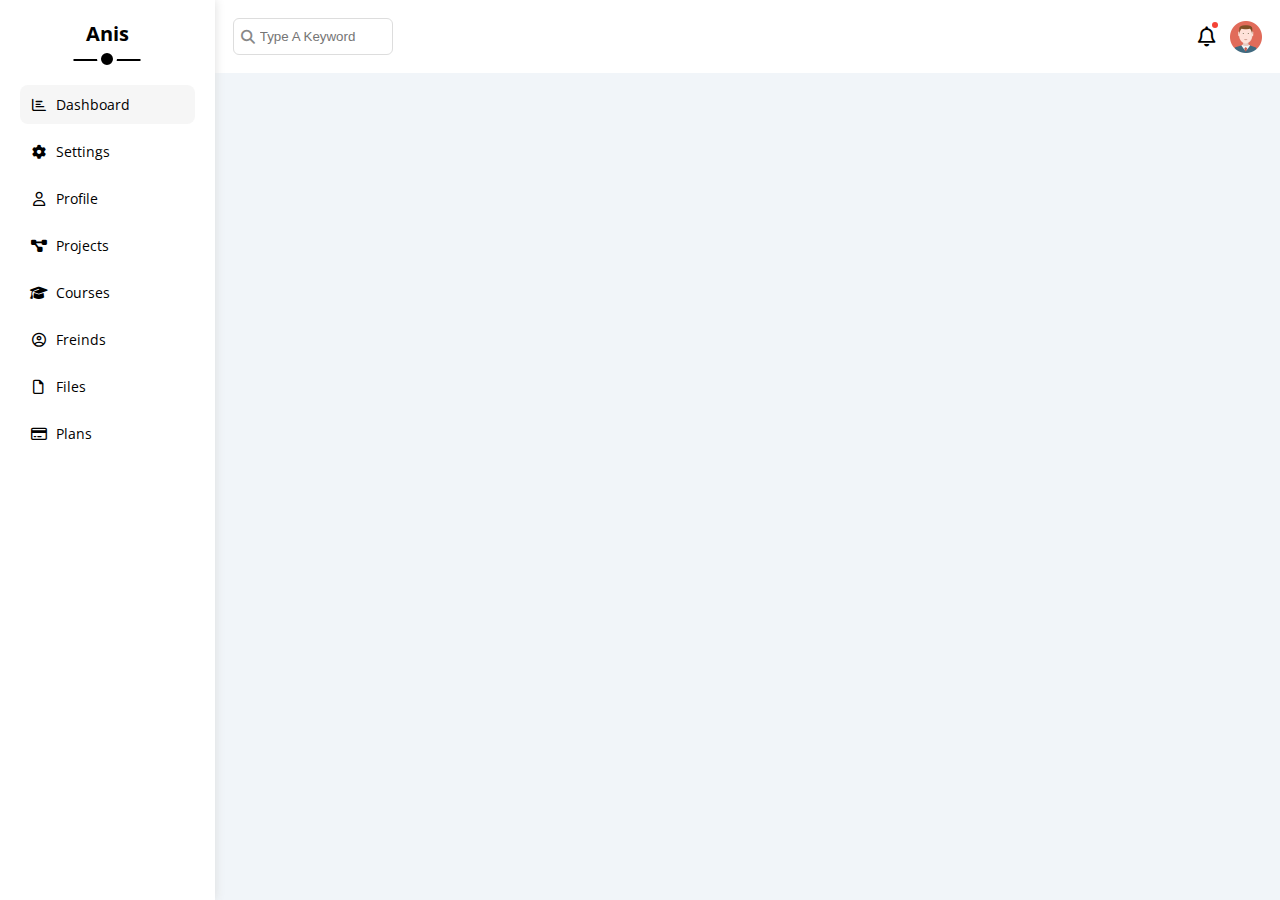
==== index.html @ e9f00e0d "added header and side-bar and make a small framework to help build" ====
<!DOCTYPE html>
<html lang="en">
<head>
    <meta charset="UTF-8">
    <meta http-equiv="X-UA-Compatible" content="IE=edge">
    <meta name="viewport" content="width=device-width, initial-scale=1.0">
    <!-- Style links -->
    <link rel="stylesheet" href="css/style.css">
    <link rel="stylesheet" href="css/framework.css">
    <!-- Font awsome library -->
    <link rel="stylesheet" href="css/all.min.css">
    <!-- Google font -->
    <link rel="preconnect" href="https://fonts.googleapis.com" />
    <link rel="preconnect" href="https://fonts.gstatic.com" crossorigin />
    <link href="https://fonts.googleapis.com/css2?family=Open+Sans:wght@300;500&display=swap" rel="stylesheet" />
    <title>Dashboard | Anis</title>
</head>
<body>
    <div class="main d-flex">
        <div class="side-bar bg-white pd-20">
            <h3 class="pos-r mg-auto">Anis</h3>
            <ul>
                <li><a href="#" class="active"><i class="fa-regular fa-chart-bar fa-fw"></i>Dashboard</a></li>
                <li><a href="#"><i class="fa-solid fa-gear fa-fw"></i>Settings</a></li>
                <li><a href="#"><i class="fa-regular fa-user fa-fw"></i>Profile</a></li>
                <li><a href="#"><i class="fa-solid fa-diagram-project fa-fw"></i>Projects</a></li>
                <li><a href="#"><i class="fa-solid fa-graduation-cap fa-fw"></i>Courses</a></li>
                <li><a href="#"><i class="fa-regular fa-circle-user fa-fw"></i>Freinds</a></li>
                <li><a href="#"><i class="fa-regular fa-file fa-fw"></i>Files</a></li>
                <li><a href="#"><i class="fa-regular fa-credit-card fa-fw"></i>Plans</a></li>
            </ul>
        </div>
        <div class="content">
            <header class="d-flex-space pd-18 bg-white">
                <div class="search-bar pos-r">
                    <input type="search" placeholder="Type A Keyword">
                </div>
                <div class="options d-flex-center">
                    <span class="pos-r"><i class="fa-regular fa-bell fa-lg"></i></span>
                    <img src="imgs/avatar.png" alt="">
                </div>
            </header>
            <main></main>
        </div>
    </div>
</body>
</html>
---- css/style.css ----
:root {
    --blue-color: #0075ff;
    --blue-alt-color: #0d69d5;
    --orange-color: #f59e0b;
    --green-color: #22c55e;
    --red-color: #f44336;
    --grey-color: #888;
}
* {
    box-sizing: border-box;
    -webkit-box-sizing: border-box;
    margin: 0;
    padding: 0;
}
body {
    font-family: "Open Sans", sans-serif;
    margin: 0;
}
input {
    outline: none;
}
.main {
    background-color: #f1f5f9;
    min-height: 100vh;
}
/* sidebar style */
.side-bar {
    width: 250px;
    box-shadow: 0 0 10px #ddd;
    z-index: 1;
}
.side-bar > h3 {
    font-size: 20px;
    width: fit-content;
}
.side-bar > h3::before {
    content: '';
    position: absolute;
    width: calc(100% + 24px);
    height: 2px;
    background-color: black;
    left: 50%;
    transform: translateX(-50%);
    bottom: -14px;
}
.side-bar > h3::after {
    content: '';
    position: absolute;
    width: 12px;
    height: 12px;
    background-color: black;
    border: 4px solid white;
    border-radius: 50%;
    left: 50%;
    transform: translateX(-50%);
    bottom: -22px;
}
.side-bar ul {
    margin-top: 38px;
}
.side-bar li a {
    padding: 10px;
    display: block;
    transition: .3s;
    border-radius: 8px;
    font-size: 14px;
    margin-bottom: 8px;
}
.side-bar li i{
    margin-right: 8px;
}
.side-bar ul li a:hover, .side-bar ul li a.active {
    background-color: #f6f6f6;
}
/* END sidebar style */
.content {
    width: 100%;
}
/* Start header style */
header .options img {
    width: 32px;
    height: 32px;
    margin-left: 14px;
}
header .search-bar::after {
    font-family: 'Font Awesome 6 Free';
    position: absolute;
    content: "\f002";
    font-weight: 900;
    color: var(--grey-color);
    left: 8px;
    top: 50%;
    transform: translateY(-50%);
    font-size: 14px;
}
header .search-bar input {
    border: 1px solid #ddd;
    padding: 10px;
    border-radius: 6px;
    width: 160px;
    transition: width 0.3s;
    padding-left: 26px;
}
header .search-bar input:focus {
    width: 200px;
}
header .options span::after {
    content: "";
    position: absolute;
    top: -4px;
    right: -2px;
    width: 6px;
    height: 6px;
    border-radius: 50%;
    background-color: var(--red-color);
}
header .options:hover {
    cursor: pointer;
}
/* END header style */
---- css/framework.css ----
:root {
    --blue-color: #0075ff;
    --blue-alt-color: #0d69d5;
    --orange-color: #f59e0b;
    --green-color: #22c55e;
    --red-color: #f44336;
    --grey-color: #888;
}
img {
    width: 100%;
}
/* List style */
li {
    list-style: none;
}
li a {
    color: black;
    text-decoration: none;
}
/* Margin */
.mg-auto {
    margin: auto;
}
.mg-8 {
    margin: 8px;
}
.mg-10 {
    margin: 10px;
}
.mg-12 {
    margin: 12px;
}
.mg-14 {
    margin: 14px;
}
.mg-18 {
    margin: 18px;
}
.mg-20 {
    margin: 20px;
}

.mg-r8 {
    margin-right: 8px;
}
.mg-r10 {
    margin-right: 10px;
}
.mg-r12 {
    margin-right: 12px;
}
.mg-r14 {
    margin-right: 14px;
}
.mg-r18 {
    margin-right: 18px;
}
.mg-r20 {
    margin-right: 20px;
}

.mg-l8 {
    margin-left: 8px;
}
.mg-l10 {
    margin-left: 10px;
}
.mg-l12 {
    margin-left: 12px;
}
.mg-l14 {
    margin-left: 14px;
}
.mg-l18 {
    margin-left: 18px;
}
.mg-l20 {
    margin-left: 20px;
}

.mg-t8 {
    margin-top: 8px;
}
.mg-t10 {
    margin-top: 10px;
}
.mg-t12 {
    margin-top: 12px;
}
.mg-t14 {
    margin-top: 14px;
}
.mg-t18 {
    margin-top: 18px;
}
.mg-t20 {
    margin-top: 20px;
}

.mg-b8 {
    margin-bottom: 8px;
}
.mg-b10 {
    margin-bottom: 10px;
}
.mg-b12 {
    margin-bottom: 12px;
}
.mg-b14 {
    margin-bottom: 14px;
}
.mg-b18 {
    margin-bottom: 18px;
}
.mg-b20 {
    margin-bottom: 20px;
}

/* padding */
.pd-8 {
    padding: 8px;
}
.pd-10 {
    padding: 10px;
}
.pd-12 {
    padding: 12px;
}
.pd-14 {
    padding: 14px;
}
.pd-18 {
    padding: 18px;
}
.pd-20 {
    padding: 20px;
}

.pd-r8 {
    padding-right: 8px;
}
.pd-r10 {
    padding-right: 10px;
}
.pd-r12 {
    padding-right: 12px;
}
.pd-r14 {
    padding-right: 14px;
}
.pd-r18 {
    padding-right: 18px;
}
.pd-r20 {
    padding-right: 20px;
}

.pd-l8 {
    padding-left: 8px;
}
.pd-l10 {
    padding-left: 10px;
}
.pd-l12 {
    padding-left: 12px;
}
.pd-l14 {
    padding-left: 14px;
}
.pd-l18 {
    padding-left: 18px;
}
.pd-l20 {
    padding-left: 20px;
}

.pd-t8 {
    padding-top: 8px;
}
.pd-t10 {
    padding-top: 10px;
}
.pd-t12 {
    padding-top: 12px;
}
.pd-t14 {
    padding-top: 14px;
}
.pd-t18 {
    padding-top: 18px;
}
.pd-t20 {
    padding-top: 20px;
}

.pd-b8 {
    padding-bottom: 8px;
}
.pd-b10 {
    padding-bottom: 10px;
}
.pd-b12 {
    padding-bottom: 12px;
}
.pd-b14 {
    padding-bottom: 14px;
}
.pd-b18 {
    padding-bottom: 18px;
}
.pd-b20 {
    padding-bottom: 20px;
}
/* grid */
.d-grid {
    display: grid;
    grid-template-columns: repeat(autofill , min-max(450px , 1fr));
    gap: 40px;
    margin: 20px;
}
/* flex */
.d-flex {
    display: flex;
}
.align {
    align-items: center;
}
.justify-center {
    justify-content: center;
}
.justify-space {
    justify-content: space-between;
}
.d-flex-space {
    display: flex;
    justify-content: space-between;
    align-items: center;
}
.d-flex-center {
    display: flex;
    align-items: center;
}
.gap {
    gap: 40px;
}
.gap-20 {
    gap: 20px;
}
/* Background */
.bg-white {
    background-color: white;
}
.bg-blue {
    background-color: var(--blue-color);
}
.bg-red {
    background-color: var(--red-color);
}
.bg-grey {
    background-color: var(--grey-color);
}
.bg-green {
    background-color: var(--green-color);
}
.bg-orange {
    background-color: var(--orange-color);
}
/* position */
.pos-r {
    position: relative;
}
.pos-a {
    position: absolute;
}
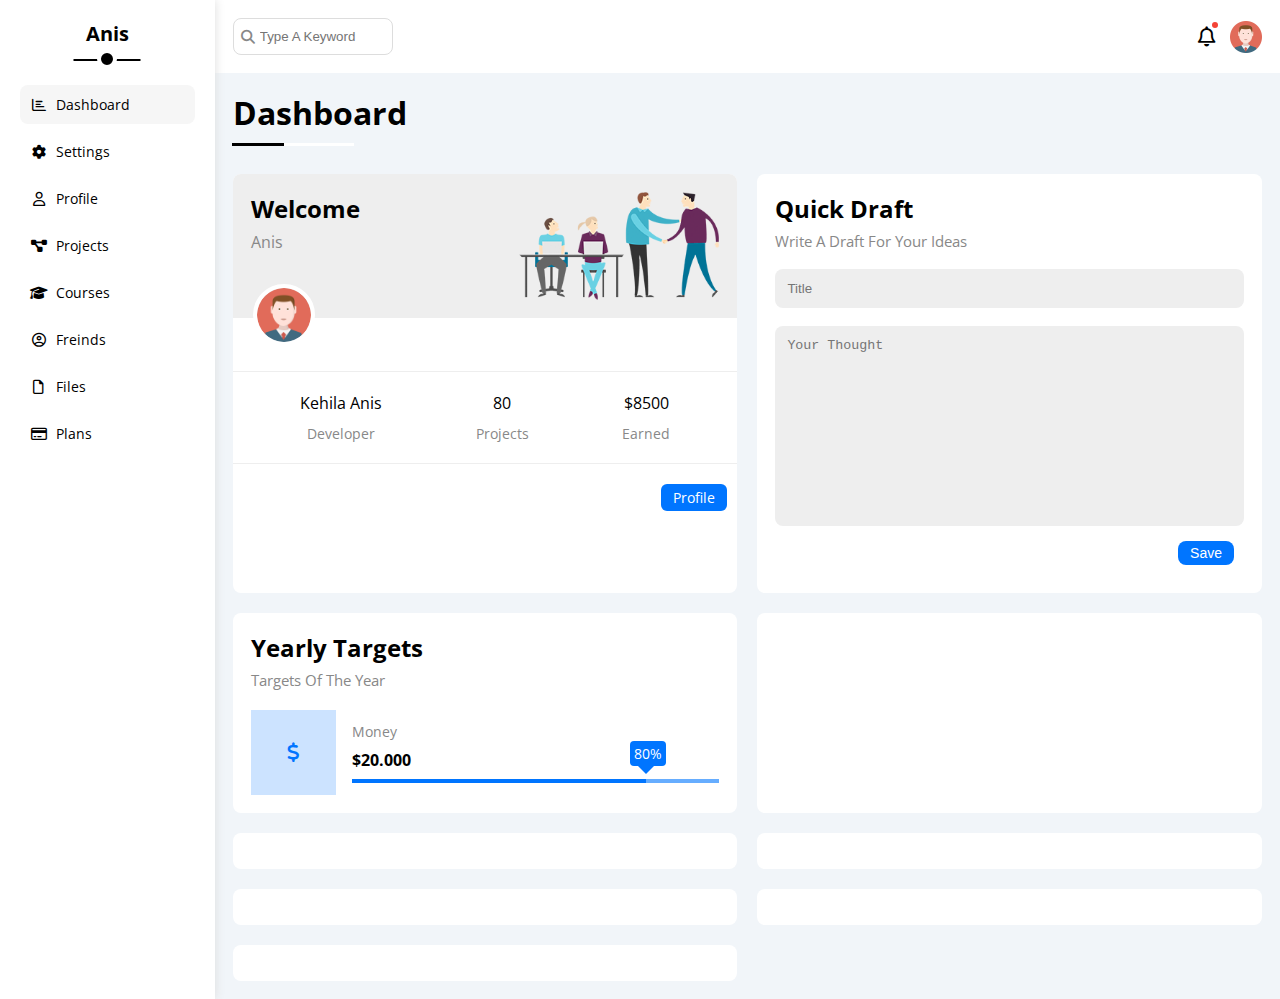
==== commit 12a24883: "adding cards to dashboard page" ====
--- a/index.html
+++ b/index.html
@@ -40,7 +40,80 @@
                     <img src="imgs/avatar.png" alt="">
                 </div>
             </header>
-            <main></main>
+            <main class="mg-18 dashboard">
+                <h1 class="pos-r mg-b8">Dashboard</h1>
+                <div class="d-grid gap-20">
+                    <div class="br-8 bg-white welcome">
+                        <div class="head d-flex-space pd-18 bg-eee">
+                            <div>
+                                <h2 class="mg-b6">Welcome</h2>
+                                <p class="c-grey">Anis</p>
+                            </div>
+                            <img src="imgs/welcome.png" alt="people-shaking-hands">
+                        </div>
+                        <img src="imgs/avatar.png" alt="" class="circle avatar">
+                        <div class="body d-flex pd-20 txt-center justify-around mg-t20 mg-b20">
+                            <div>
+                                <p>Kehila Anis</p>
+                                <span class="c-grey fs-14 mg-t10 d-block">Developer</span>
+                            </div>
+                            <div>
+                                <p>80</p>
+                                <span class="c-grey fs-14 mg-t10 d-block">Projects</span>
+                            </div>
+                            <div>
+                                <p>$8500</p>
+                                <span class="c-grey fs-14 mg-t10 d-block">Earned</span>
+                            </div>
+                        </div>
+                        <a href="/profile.html" class="bg-blue btn c-white fs-14">
+                            Profile
+                        </a>
+                    </div>
+                    <div class="br-8 bg-white pd-18 draft">
+                        <h2 class="mg-b6">Quick Draft</h2>
+                        <p class="c-grey fs-15">Write A Draft For Your Ideas</p>
+                        <form action="#">
+                            <input type="text" name="title" placeholder="Title" class="pd-12 mg-t18 mg-b18 bg-eee">
+                            <textarea name="draft-content" placeholder="Your Thought" class="bg-eee pd-12"></textarea>
+                            <input type="submit" value="Save" class="bg-blue btn c-white fs-14">
+                        </form>
+                    </div>
+                    <div class="br-8 bg-white pd-18 stats">
+                        <h2 class="mg-b6">Yearly Targets</h2>
+                        <p class="c-grey fs-15">Targets Of The Year</p>
+                        <div class="icon d-flex mg-t20">
+                            <i class="fa-solid fa-dollar-sign fa-lg c-blue pd-20"></i>
+                            <div class="bar">
+                                <p class="c-grey fs-14">Money</p>
+                                <p class="fw-b">$20.000</p>
+                                <span class="progress d-block pos-r" data-progress="80">
+                                    <span class="box fs-14 c-white pos-a bg-blue">80%</span>
+                                    <span class="money d-block"></span>
+                                </span>
+                            </div>
+                        </div>
+                    </div>
+                    <div class="br-8 bg-white pd-18">
+
+                    </div>
+                    <div class="br-8 bg-white pd-18">
+
+                    </div>
+                    <div class="br-8 bg-white pd-18">
+
+                    </div>
+                    <div class="br-8 bg-white pd-18">
+
+                    </div>
+                    <div class="br-8 bg-white pd-18">
+
+                    </div>
+                    <div class="br-8 bg-white pd-18">
+
+                    </div>
+                </div>
+            </main>
         </div>
     </div>
 </body>
--- a/css/style.css
+++ b/css/style.css
@@ -16,7 +16,7 @@
     font-family: "Open Sans", sans-serif;
     margin: 0;
 }
-input {
+input,textarea {
     outline: none;
 }
 .main {
@@ -96,13 +96,16 @@
 header .search-bar input {
     border: 1px solid #ddd;
     padding: 10px;
-    border-radius: 6px;
+    border-radius: 8px;
     width: 160px;
     transition: width 0.3s;
     padding-left: 26px;
 }
 header .search-bar input:focus {
     width: 200px;
+}
+header .search-bar input:focus::placeholder {
+    opacity: 0;
 }
 header .options span::after {
     content: "";
@@ -117,4 +120,111 @@
 header .options:hover {
     cursor: pointer;
 }
-/* END header style */+/* END header style */
+main > h1 {
+    width: fit-content;
+}
+main > h1::before {
+    content: '';
+    position: absolute;
+    bottom: -12px;
+    left: -1px;
+    width: 70%;
+    height: 3px;
+    background-color: white;
+}
+main > h1::after {
+    content: '';
+    position: absolute;
+    bottom: -12px;
+    left: -1px;
+    width: 30%;
+    height: 3px;
+    background-color: black;
+}
+/* Start Dashboard main content style */
+/* welcome card style */
+.dashboard .welcome {
+    overflow: hidden;
+}
+.dashboard .welcome .head img{
+    width: 200px;
+}
+.dashboard .welcome .avatar {
+    width: 62px;
+    border: 4px solid white;
+    margin-top: -34px;
+    margin-left: 20px;
+}
+.dashboard .welcome .body {
+    border-top: 1px #eee solid;
+    border-bottom: 1px #eee solid;
+}
+
+.dashboard .btn {
+    transition: .3s;
+    display: block;
+    width: fit-content !important;
+    margin: 10px 10px 10px auto;
+
+}
+.dashboard .btn:hover {
+    background-color: var(--blue-alt-color);
+}
+/* END welcome card style */
+/* draft card style */
+.dashboard .draft input,
+.dashboard .draft textarea {
+    width: 100%;
+    border: none;
+    border-radius: 8px;
+}
+.dashboard .draft textarea {
+    height: 200px;
+    resize: none;
+}
+/* END draft card style */
+/* stats style */
+
+.dashboard .stats .icon i{
+    background-color: rgb(0 117 255 / 20%);
+    padding: 42px 36px ;
+    margin-right: 16px;
+
+}
+.dashboard .stats .bar {
+    flex: 1;
+    display: flex;
+    flex-direction: column;
+    justify-content: space-between;
+    padding: 12px 0;
+}
+.dashboard .stats .bar .progress {
+    width: 100%;
+    height: 4px;
+    background-color: rgba(0,119,255,60%);
+}
+.dashboard .stats .bar .money {
+    width: 80%;
+    height: 4px;
+    background-color: var(--blue-color);
+}
+.dashboard .stats .bar .box {
+    left: calc(80% - 16px);
+    top: -38px;
+    padding: 3px 4px;
+    font-size: 14px;
+    border-radius: 4px;
+}
+.dashboard .stats .bar .box::after {
+    content: '';
+    position: absolute;
+    left: 8px;
+    top: 25px;
+    border: 8px solid;
+    border-color: var(--blue-color) transparent transparent transparent;
+    
+}
+
+/* END stats style */
+/* END Dashboard main content style */
--- a/css/framework.css
+++ b/css/framework.css
@@ -7,13 +7,13 @@
     --grey-color: #888;
 }
 img {
-    width: 100%;
+    max-width: 100%;
 }
 /* List style */
 li {
     list-style: none;
 }
-li a {
+a {
     color: black;
     text-decoration: none;
 }
@@ -21,6 +21,9 @@
 .mg-auto {
     margin: auto;
 }
+.mg-6{
+    margin: 6px;
+}
 .mg-8 {
     margin: 8px;
 }
@@ -39,7 +42,9 @@
 .mg-20 {
     margin: 20px;
 }
-
+.mg-r6 {
+    margin-right: 6px;
+}
 .mg-r8 {
     margin-right: 8px;
 }
@@ -58,7 +63,9 @@
 .mg-r20 {
     margin-right: 20px;
 }
-
+.mg-l6 {
+    margin-left: 6px;
+}
 .mg-l8 {
     margin-left: 8px;
 }
@@ -77,7 +84,9 @@
 .mg-l20 {
     margin-left: 20px;
 }
-
+.mg-t6 {
+    margin-top: 6px;
+}
 .mg-t8 {
     margin-top: 8px;
 }
@@ -96,7 +105,9 @@
 .mg-t20 {
     margin-top: 20px;
 }
-
+.mg-b6 {
+    margin-bottom: 6px;
+}
 .mg-b8 {
     margin-bottom: 8px;
 }
@@ -214,9 +225,8 @@
 /* grid */
 .d-grid {
     display: grid;
-    grid-template-columns: repeat(autofill , min-max(450px , 1fr));
-    gap: 40px;
-    margin: 20px;
+    grid-template-columns: repeat(auto-fill , minmax(450px , 1fr));
+    margin-top: 40px;
 }
 /* flex */
 .d-flex {
@@ -231,10 +241,12 @@
 .justify-space {
     justify-content: space-between;
 }
+.justify-around {
+    justify-content: space-around;
+}
 .d-flex-space {
     display: flex;
     justify-content: space-between;
-    align-items: center;
 }
 .d-flex-center {
     display: flex;
@@ -262,8 +274,12 @@
 .bg-green {
     background-color: var(--green-color);
 }
-.bg-orange {
-    background-color: var(--orange-color);
+.bg-eee {
+    background-color: #eee;
+}
+/* block */
+.d-block {
+    display: block;
 }
 /* position */
 .pos-r {
@@ -271,4 +287,58 @@
 }
 .pos-a {
     position: absolute;
+}
+/* Border radius */
+
+.br-6 {
+    border-radius: 6px;
+}
+.br-8 {
+    border-radius: 8px;
+}
+.circle {
+    border-radius: 50%;
+}
+/* Text Color */
+.c-grey {
+    color: var(--grey-color);
+}
+.c-white {
+    color: white;
+}
+.c-blue {
+    color: var(--blue-color);
+}
+.c-orange {
+    color: var(--orange-color);
+}
+.c-green {
+    color: var(--green-color);
+}
+
+/* font */
+.fs-14 {
+    font-size: 14px;
+}
+.fs-15 {
+    font-size: 15px;
+}
+.fs-18 {
+    font-size: 18px;
+}
+.fs-20 {
+    font-size: 20px;
+}
+.fw-b {
+    font-weight: bold;
+}
+/* txt center */
+.txt-center {
+    text-align: center;
+}
+/* btn */
+.btn {
+    border: none;
+    border-radius: 6px;
+    padding: 4px 12px;
 }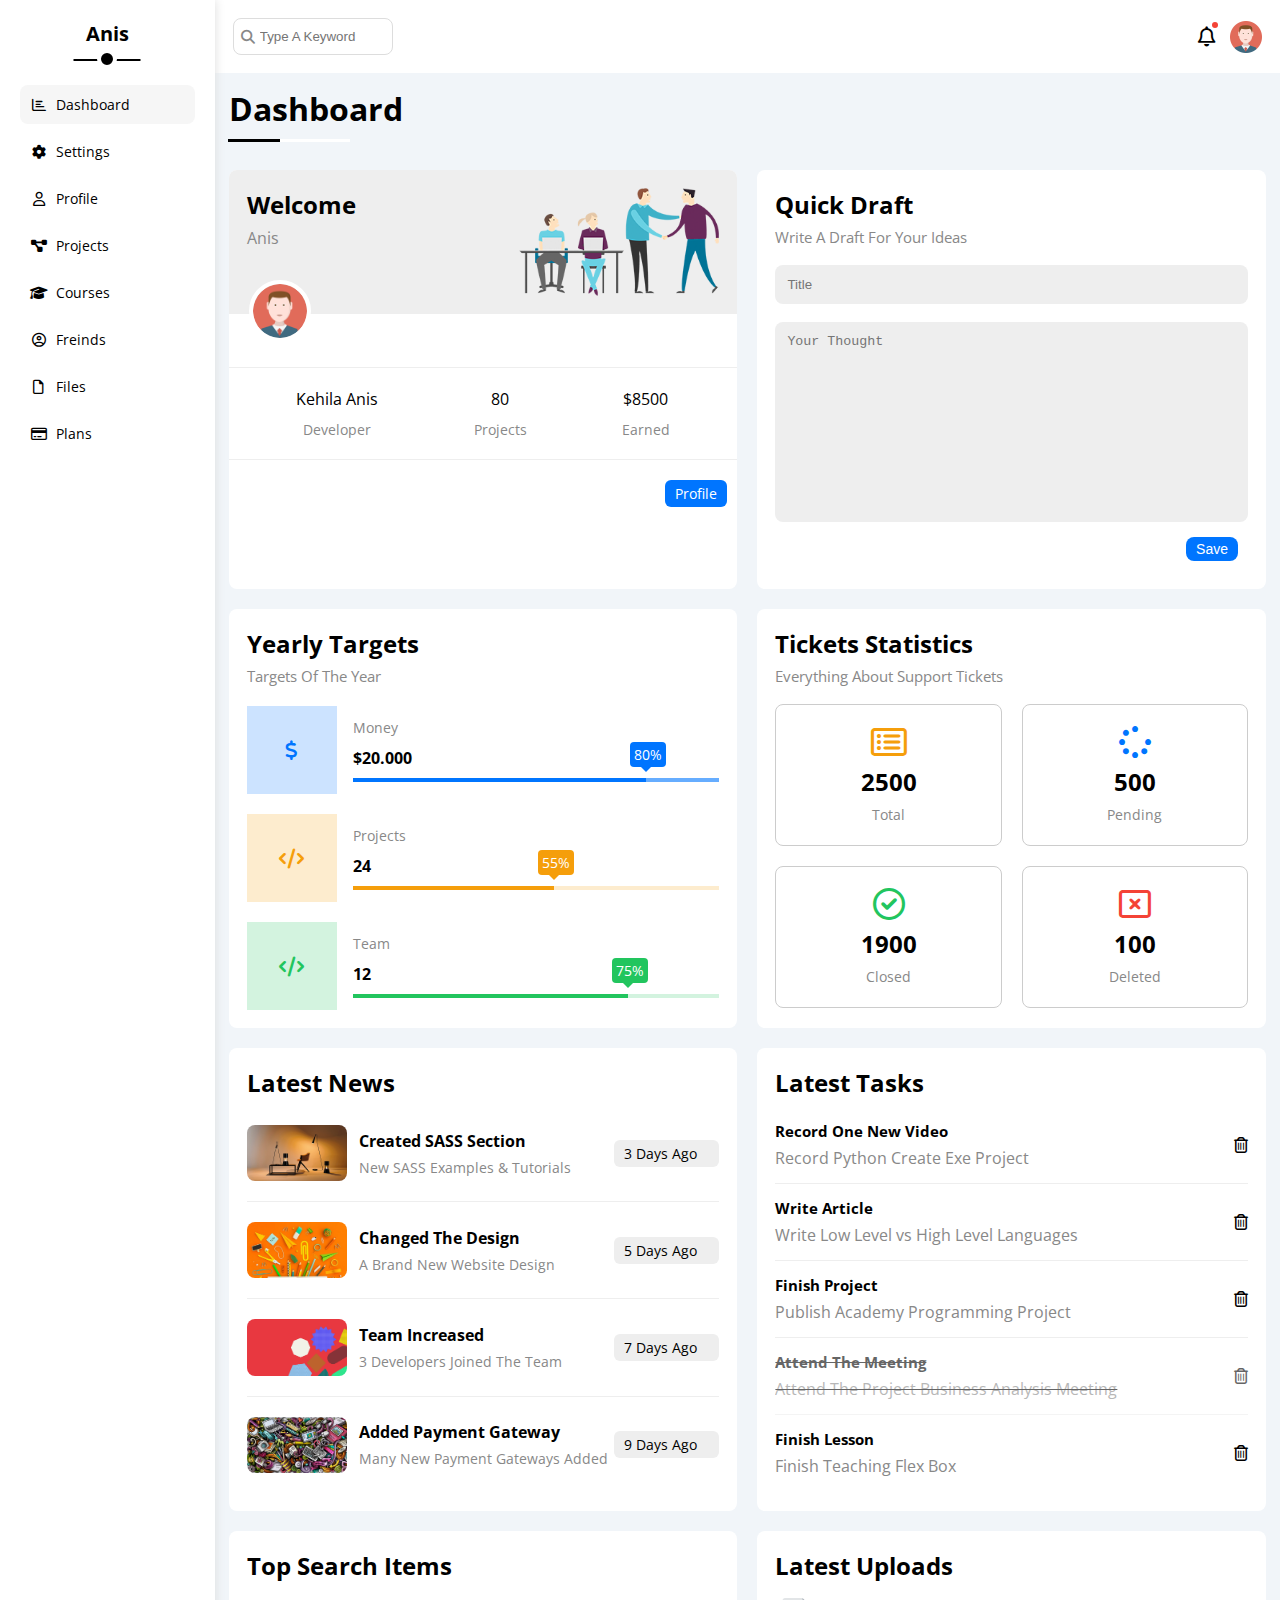
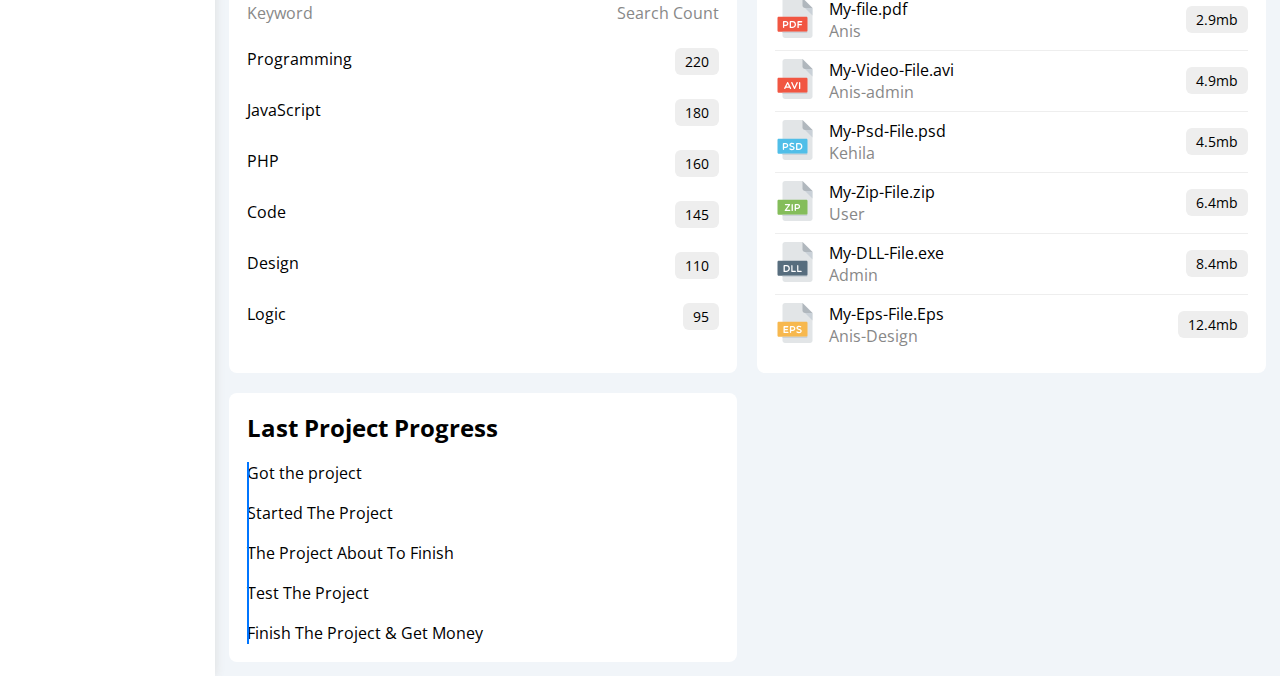
==== commit a4ffeb1a: "creating main page boxes" ====
--- a/index.html
+++ b/index.html
@@ -20,14 +20,14 @@
         <div class="side-bar bg-white pd-20">
             <h3 class="pos-r mg-auto">Anis</h3>
             <ul>
-                <li><a href="#" class="active"><i class="fa-regular fa-chart-bar fa-fw"></i>Dashboard</a></li>
-                <li><a href="#"><i class="fa-solid fa-gear fa-fw"></i>Settings</a></li>
-                <li><a href="#"><i class="fa-regular fa-user fa-fw"></i>Profile</a></li>
-                <li><a href="#"><i class="fa-solid fa-diagram-project fa-fw"></i>Projects</a></li>
-                <li><a href="#"><i class="fa-solid fa-graduation-cap fa-fw"></i>Courses</a></li>
-                <li><a href="#"><i class="fa-regular fa-circle-user fa-fw"></i>Freinds</a></li>
-                <li><a href="#"><i class="fa-regular fa-file fa-fw"></i>Files</a></li>
-                <li><a href="#"><i class="fa-regular fa-credit-card fa-fw"></i>Plans</a></li>
+                <li><a href="#" class="active"><i class="fa-regular fa-chart-bar fa-fw"></i><span>Dashboard</span></a></li>
+                <li><a href="#"><i class="fa-solid fa-gear fa-fw"></i><span>Settings</span></a></li>
+                <li><a href="#"><i class="fa-regular fa-user fa-fw"></i><span>Profile</span></a></li>
+                <li><a href="#"><i class="fa-solid fa-diagram-project fa-fw"></i><span>Projects</span></a></li>
+                <li><a href="#"><i class="fa-solid fa-graduation-cap fa-fw"></i><span>Courses</span></a></li>
+                <li><a href="#"><i class="fa-regular fa-circle-user fa-fw"></i><span>Freinds</span></a></li>
+                <li><a href="#"><i class="fa-regular fa-file fa-fw"></i><span>Files</span></a></li>
+                <li><a href="#"><i class="fa-regular fa-credit-card fa-fw"></i><span>Plans</span></a></li>
             </ul>
         </div>
         <div class="content">
@@ -37,19 +37,21 @@
                 </div>
                 <div class="options d-flex-center">
                     <span class="pos-r"><i class="fa-regular fa-bell fa-lg"></i></span>
-                    <img src="imgs/avatar.png" alt="">
+                    <img src="imgs/avatar.png" alt="" >
                 </div>
             </header>
-            <main class="mg-18 dashboard">
+            <main class="mg-14 dashboard">
                 <h1 class="pos-r mg-b8">Dashboard</h1>
+                <!-- Grid boxes -->
                 <div class="d-grid gap-20">
-                    <div class="br-8 bg-white welcome">
+                    <!-- Welcome box -->
+                    <div class="br-8 bg-white welcome txt-small-center">
                         <div class="head d-flex-space pd-18 bg-eee">
                             <div>
                                 <h2 class="mg-b6">Welcome</h2>
                                 <p class="c-grey">Anis</p>
                             </div>
-                            <img src="imgs/welcome.png" alt="people-shaking-hands">
+                            <img src="imgs/welcome.png" class="del-small" alt="people-shaking-hands">
                         </div>
                         <img src="imgs/avatar.png" alt="" class="circle avatar">
                         <div class="body d-flex pd-20 txt-center justify-around mg-t20 mg-b20">
@@ -66,19 +68,23 @@
                                 <span class="c-grey fs-14 mg-t10 d-block">Earned</span>
                             </div>
                         </div>
-                        <a href="/profile.html" class="bg-blue btn c-white fs-14">
+                        <a href="/profile.html" class="bg-blue btn btn-shape c-white fs-14">
                             Profile
                         </a>
                     </div>
+                    <!-- End of welcome box -->
+                    <!-- Start drafts box -->
                     <div class="br-8 bg-white pd-18 draft">
                         <h2 class="mg-b6">Quick Draft</h2>
                         <p class="c-grey fs-15">Write A Draft For Your Ideas</p>
                         <form action="#">
                             <input type="text" name="title" placeholder="Title" class="pd-12 mg-t18 mg-b18 bg-eee">
                             <textarea name="draft-content" placeholder="Your Thought" class="bg-eee pd-12"></textarea>
-                            <input type="submit" value="Save" class="bg-blue btn c-white fs-14">
+                            <input type="submit" value="Save" class="bg-blue btn btn-shape c-white fs-14">
                         </form>
                     </div>
+                    <!-- END drafts box -->
+                    <!-- Starts yearly targets box -->
                     <div class="br-8 bg-white pd-18 stats">
                         <h2 class="mg-b6">Yearly Targets</h2>
                         <p class="c-grey fs-15">Targets Of The Year</p>
@@ -87,31 +93,259 @@
                             <div class="bar">
                                 <p class="c-grey fs-14">Money</p>
                                 <p class="fw-b">$20.000</p>
-                                <span class="progress d-block pos-r" data-progress="80">
+                                <span class="progress d-block pos-r blue">
                                     <span class="box fs-14 c-white pos-a bg-blue">80%</span>
-                                    <span class="money d-block"></span>
+                                    <span class="money d-block bg-blue"></span>
                                 </span>
                             </div>
                         </div>
-                    </div>
+                        <div class="icon d-flex mg-t20">
+                            <i class="fa-solid fa-code fa-lg c-orange pd-20"></i>
+                            <div class="bar">
+                                <p class="c-grey fs-14">Projects</p>
+                                <p class="fw-b">24</p>
+                                <span class="progress d-block pos-r orange">
+                                    <span class="box fs-14 c-white pos-a bg-orange">55%</span>
+                                    <span class="projects d-block bg-orange"></span>
+                                </span>
+                            </div>
+                        </div>
+                        <div class="icon d-flex mg-t20">
+                            <i class="fa-solid fa-code fa-lg c-green pd-20"></i>
+                            <div class="bar">
+                                <p class="c-grey fs-14">Team</p>
+                                <p class="fw-b">12</p>
+                                <span class="progress d-block pos-r green">
+                                    <span class="box fs-14 c-white pos-a bg-green">75%</span>
+                                    <span class="team d-block bg-green"></span>
+                                </span>
+                            </div>
+                        </div>
+                    </div>
+                    <!-- END yearly targets box -->
+                    <!-- Starts Tickets stats box -->
+                    <div class="br-8 bg-white pd-18 tickets">
+                        <h2 class="mg-b6">Tickets Statistics</h2>
+                        <p class="c-grey fs-15">Everything About Support Tickets</p>
+                        <div class="d-flex boxes mg-t18">
+                            <div class="box d-flex-center">
+                                <i class="fa-regular fa-rectangle-list fa-2x mb-10 c-orange"></i>
+                                <span class="fw-b d-block fs-24">2500</span>
+                                <span class="fs-14 c-grey d-block ">Total</span>
+                            </div>
+                            <div class="box d-flex-center">
+                                <i class="fa-solid fa-spinner fa-2x mb-10 c-blue"></i>
+                                <span class="fw-b d-block fs-24">500</span>
+                                <span class="fs-14 c-grey d-block ">Pending</span>
+                            </div>
+                            <div class="box d-flex-center">
+                                <i class="fa-regular fa-circle-check fa-2x mb-10 c-green"></i>
+                                <span class="fw-b d-block fs-24">1900</span>
+                                <span class="fs-14 c-grey d-block ">Closed</span>
+                            </div>
+                            <div class="box d-flex-center">
+                                <i class="fa-regular fa-rectangle-xmark fa-2x mb-10 c-red"></i>
+                                <span class="fw-b d-block fs-24">100</span>
+                                <span class="fs-14 c-grey d-block ">Deleted</span>
+                            </div>
+                        </div>
+                    </div>
+                    <!-- END Tickets stats box -->
+                    <!-- Start latest news box -->
+                    <div class="br-8 bg-white pd-18 news">
+                        <h2 class="mg-b6">Latest News</h2>
+                        <div class="d-flex-center row">
+                            <div class="content d-flex-center">
+                                <img src="imgs/news-01.png" alt="news-img">
+                                <div class="d-flex col">
+                                    <span class="fw-b d-block mg-b6">Created SASS Section</span>
+                                    <span class="c-grey d-block fs-14">New SASS Examples & Tutorials</span>
+                                </div>
+                            </div>
+                            <span class="bg-eee btn-shape w-130 d-block fs-14">3 Days Ago</span>
+                        </div>
+                        <div class="d-flex-center row">
+                            <div class="content d-flex-center">
+                                <img src="imgs/news-02.png" alt="news-img">
+                                <div class="d-flex col">
+                                    <span class="fw-b d-block mg-b6">Changed The Design</span>
+                                    <span class="c-grey d-block fs-14">A Brand New Website Design</span>
+                                </div>
+                            </div>
+                            <span class="bg-eee btn-shape w-130 d-block fs-14">5 Days Ago</span>
+                        </div>
+                        <div class="d-flex-center row">
+                            <div class="content d-flex-center">
+                                <img src="imgs/news-03.png" alt="news-img">
+                                <div class="d-flex col">
+                                    <span class="fw-b d-block mg-b6">Team Increased</span>
+                                    <span class="c-grey d-block fs-14">3 Developers Joined The Team</span>
+                                </div>
+                            </div>
+                            <span class="bg-eee btn-shape w-130 d-block fs-14">7 Days Ago</span>
+                        </div>
+                        <div class="d-flex-center row">
+                            <div class="content d-flex-center">
+                                <img src="imgs/news-04.png" alt="news-img">
+                                <div class="d-flex col">
+                                    <span class="fw-b d-block mg-b6">Added Payment Gateway</span>
+                                    <span class="c-grey d-block fs-14">Many New Payment Gateways Added</span>
+                                </div>
+                            </div>
+                            <span class="bg-eee btn-shape w-130 d-block fs-14">9 Days Ago</span>
+                        </div>
+                    </div>
+                    <!-- End latest news box -->
+                    <!-- Start latest tasks -->
+                    <div class="br-8 bg-white pd-18 tasks">
+                        <h2 class="mg-b8">Latest Tasks</h2>
+                        <div class="d-flex-center justify-space task">
+                            <div class="d-flex col">
+                                <span class="fw-b d-block mg-b6 fs-15">Record One New Video</span>
+                                <span class="c-grey d-block">Record Python Create Exe Project</span>
+                            </div>
+                            <i class="fa-regular fa-trash-can trash"></i>
+                        </div>
+                        <div class="d-flex-center justify-space task">
+                            <div class="d-flex col">
+                                <span class="fw-b d-block mg-b6 fs-15">Write Article</span>
+                                <span class="c-grey d-block">Write Low Level vs High Level Languages</span>
+                            </div>
+                            <i class="fa-regular fa-trash-can trash"></i>
+                        </div>
+                        <div class="d-flex-center justify-space task">
+                            <div class="d-flex col">
+                                <span class="fw-b d-block mg-b6 fs-15">Finish Project</span>
+                                <span class="c-grey d-block">Publish Academy Programming Project</span>
+                            </div>
+                            <i class="fa-regular fa-trash-can trash"></i>
+                        </div>
+                        <div class="d-flex-center justify-space task deleted">
+                            <div class="d-flex col ">
+                                <span class="fw-b d-block mg-b6 fs-15">Attend The Meeting</span>
+                                <span class="c-grey d-block">Attend The Project Business Analysis Meeting</span>
+                            </div>
+                            <i class="fa-regular fa-trash-can trash"></i>
+                        </div>
+                        <div class="d-flex-center justify-space task">
+                            <div class="d-flex col">
+                                <span class="fw-b d-block mg-b6 fs-15">Finish Lesson</span>
+                                <span class="c-grey d-block">Finish Teaching Flex Box</span>
+                            </div>
+                            <i class="fa-regular fa-trash-can trash"></i>
+                        </div>
+                    </div>
+                    <!-- End latest tasks -->
+                    <!-- Starst top search items -->
                     <div class="br-8 bg-white pd-18">
-
-                    </div>
-                    <div class="br-8 bg-white pd-18">
-
-                    </div>
-                    <div class="br-8 bg-white pd-18">
-
-                    </div>
-                    <div class="br-8 bg-white pd-18">
-
-                    </div>
-                    <div class="br-8 bg-white pd-18">
-
-                    </div>
-                    <div class="br-8 bg-white pd-18">
-
-                    </div>
+                        <h2 class="mg-b8">Top Search Items</h2>
+                        <div class="d-flex justify-space c-grey pd-t12 pd-b12">
+                            <span>Keyword</span>
+                            <span>Search Count</span>
+                        </div>
+                        <div class="d-flex justify-space pd-t12 pd-b12">
+                            <span>Programming</span>
+                            <span class="bg-eee btn-shape fs-14">220</span>
+                        </div>
+                        <div class="d-flex justify-space pd-t12 pd-b12">
+                            <span>JavaScript</span>
+                            <span class="bg-eee btn-shape fs-14">180</span>
+                        </div>
+                        <div class="d-flex justify-space pd-t12 pd-b12">
+                            <span>PHP</span>
+                            <span class="bg-eee btn-shape fs-14">160</span>
+                        </div>
+                        <div class="d-flex justify-space pd-t12 pd-b12">
+                            <span>Code</span>
+                            <span class="bg-eee btn-shape fs-14">145</span>
+                        </div>
+                        <div class="d-flex justify-space pd-t12 pd-b12">
+                            <span>Design</span>
+                            <span class="bg-eee btn-shape fs-14">110</span>
+                        </div>
+                        <div class="d-flex justify-space pd-t12 pd-b12">
+                            <span>Logic</span>
+                            <span class="bg-eee btn-shape fs-14">95</span>
+                        </div>
+                    </div>
+                    <!-- END top search items -->
+                    <!-- Start Latest Uploads -->
+                    <div class="br-8 bg-white pd-18 uploads">
+                        <h2 class="mg-b8">Latest Uploads</h2>
+                        <div class="d-flex-center justify-space pd-t8 pd-b8 row">
+                            <div class="d-flex">
+                                <img class="w-40 h-40"src="imgs/pdf.svg" alt="pdf-icon">
+                                <div class="d-flex col mg-l14">
+                                    <span>My-file.pdf</span>
+                                    <span class="c-grey">Anis</span>
+                                </div>
+                            </div>
+                            <span class="bg-eee btn-shape fs-14">2.9mb</span>
+                        </div>
+                        <div class="d-flex-center justify-space pd-t8 pd-b8 row">
+                            <div class="d-flex">
+                                <img class="w-40 h-40"src="imgs/avi.svg" alt="avi-icon">
+                                <div class="d-flex col mg-l14">
+                                    <span>My-Video-File.avi</span>
+                                    <span class="c-grey">Anis-admin</span>
+                                </div>
+                            </div>
+                            <span class="bg-eee btn-shape fs-14">4.9mb</span>
+                        </div>
+                        <div class="d-flex-center justify-space pd-t8 pd-b8 row">
+                            <div class="d-flex">
+                                <img class="w-40 h-40"src="imgs/psd.svg" alt="psd-icon">
+                                <div class="d-flex col mg-l14">
+                                    <span>My-Psd-File.psd</span>
+                                    <span class="c-grey">Kehila</span>
+                                </div>
+                            </div>
+                            <span class="bg-eee btn-shape fs-14">4.5mb</span>
+                        </div>
+                        <div class="d-flex-center justify-space pd-t8 pd-b8 row">
+                            <div class="d-flex">
+                                <img class="w-40 h-40"src="imgs/zip.svg" alt="zip-icon">
+                                <div class="d-flex col mg-l14">
+                                    <span>My-Zip-File.zip</span>
+                                    <span class="c-grey">User</span>
+                                </div>
+                            </div>
+                            <span class="bg-eee btn-shape fs-14">6.4mb</span>
+                        </div>
+                        <div class="d-flex-center justify-space pd-t8 pd-b8 row">
+                            <div class="d-flex">
+                                <img class="w-40 h-40"src="imgs/dll.svg" alt="dll-icon">
+                                <div class="d-flex col mg-l14">
+                                    <span>My-DLL-File.exe</span>
+                                    <span class="c-grey">Admin</span>
+                                </div>
+                            </div>
+                            <span class="bg-eee btn-shape fs-14">8.4mb</span>
+                        </div>
+                        <div class="d-flex-center justify-space pd-t8 pd-b8 row">
+                            <div class="d-flex">
+                                <img class="w-40 h-40"src="imgs/eps.svg" alt="eps-icon">
+                                <div class="d-flex col mg-l14">
+                                    <span>My-Eps-File.Eps</span>
+                                    <span class="c-grey">Anis-Design</span>
+                                </div>
+                            </div>
+                            <span class="bg-eee btn-shape fs-14">12.4mb</span>
+                        </div>
+                    </div>
+                    <!-- END Latest Uploads -->
+                    <!-- Starts project progress -->
+                    <div class="br-8 bg-white pd-18 projects-progress">
+                        <h2 class="mg-b8">Last Project Progress</h2>
+                        <ul class="pos-r">
+                            <li class="mg-t18">Got the project</li>
+                            <li class="mg-t18">Started The Project</li>
+                            <li class="mg-t18">The Project About To Finish</li>
+                            <li class="mg-t18">Test The Project</li>
+                            <li class="mg-t18">Finish The Project & Get Money</li>
+                        </ul>
+                    </div>
+                    <!-- END project progress -->
                 </div>
             </main>
         </div>
--- a/css/style.css
+++ b/css/style.css
@@ -29,9 +29,19 @@
     box-shadow: 0 0 10px #ddd;
     z-index: 1;
 }
+@media(max-width: 768px) {
+    .side-bar {
+        width: 85px;
+    }
+}
 .side-bar > h3 {
     font-size: 20px;
     width: fit-content;
+}
+@media(max-width: 768px) {
+    .side-bar > h3 {
+        font-size: 16px;
+    }
 }
 .side-bar > h3::before {
     content: '';
@@ -55,8 +65,18 @@
     transform: translateX(-50%);
     bottom: -22px;
 }
+@media(max-width: 768px) {
+    .side-bar > h3::before,.side-bar > h3::after {
+        display: none;
+    }
+}
 .side-bar ul {
     margin-top: 38px;
+}
+@media(max-width: 768px) {
+    .side-bar ul {
+        margin-top: 18px;
+    }
 }
 .side-bar li a {
     padding: 10px;
@@ -65,6 +85,11 @@
     border-radius: 8px;
     font-size: 14px;
     margin-bottom: 8px;
+}
+@media(max-width: 768px) {
+    .side-bar li a span{
+        display: none;
+    }
 }
 .side-bar li i{
     margin-right: 8px;
@@ -156,17 +181,30 @@
     margin-top: -34px;
     margin-left: 20px;
 }
+@media (max-width: 768px) {
+    .dashboard .welcome .avatar {
+        margin-left: 0;
+    }
+
+}
 .dashboard .welcome .body {
     border-top: 1px #eee solid;
     border-bottom: 1px #eee solid;
 }
-
+@media (max-width: 768px) {
+    .dashboard .welcome .body {
+        display: block;
+    }
+    .dashboard .welcome .body div{
+        margin: 14px 0;
+    }
+}
 .dashboard .btn {
     transition: .3s;
     display: block;
     width: fit-content !important;
     margin: 10px 10px 10px auto;
-
+    cursor: pointer;
 }
 .dashboard .btn:hover {
     background-color: var(--blue-alt-color);
@@ -187,10 +225,21 @@
 /* stats style */
 
 .dashboard .stats .icon i{
+    width: 90px;
+    margin-right: 16px;
+    height: 88px;
+    display: flex;
+    align-items: center;
+    justify-content: center;
+}
+.dashboard .stats .icon i.c-blue{
     background-color: rgb(0 117 255 / 20%);
-    padding: 42px 36px ;
-    margin-right: 16px;
-
+}
+.dashboard .stats .icon i.c-orange{
+    background-color: rgb(245 158 11 / 20%);
+}
+.dashboard .stats .icon i.c-green{
+    background-color: rgb(34 197 94 / 20%);
 }
 .dashboard .stats .bar {
     flex: 1;
@@ -202,29 +251,145 @@
 .dashboard .stats .bar .progress {
     width: 100%;
     height: 4px;
+}
+.dashboard .stats .bar .progress.blue {
     background-color: rgba(0,119,255,60%);
 }
+.dashboard .stats .bar .progress.orange {
+    background-color: rgba(245 158 11 / 20%);
+}
+.dashboard .stats .bar .progress.green {
+    background-color: rgba(34 197 94 / 20%);
+}
+
 .dashboard .stats .bar .money {
     width: 80%;
     height: 4px;
-    background-color: var(--blue-color);
-}
+}
+.dashboard .stats .bar .projects {
+    width: 55%;
+    height: 4px;
+}
+.dashboard .stats .bar .team {
+    width: 75%;
+    height: 4px;
+}
+
 .dashboard .stats .bar .box {
-    left: calc(80% - 16px);
-    top: -38px;
     padding: 3px 4px;
     font-size: 14px;
     border-radius: 4px;
 }
+.dashboard .stats .bar .box.bg-blue {
+    left: calc(80% - 16px);
+    top: -36px;
+}
+.dashboard .stats .bar .box.bg-orange {
+    left: calc(55% - 16px);
+    top: -36px;
+}
+.dashboard .stats .bar .box.bg-green {
+    left: calc(75% - 16px);
+    top: -36px;
+}
 .dashboard .stats .bar .box::after {
     content: '';
     position: absolute;
     left: 8px;
-    top: 25px;
+    top: 22px;
     border: 8px solid;
+}
+.dashboard .stats .bar .bg-blue::after {
     border-color: var(--blue-color) transparent transparent transparent;
-    
-}
-
+}
+.dashboard .stats .bar .bg-orange::after {
+    border-color: var(--orange-color) transparent transparent transparent;
+}
+.dashboard .stats .bar .bg-green::after {
+    border-color: var(--green-color) transparent transparent transparent;
+}
 /* END stats style */
+/* Tickets Stats */
+.dashboard .tickets .boxes {
+    flex-wrap: wrap;
+    align-items: center;
+    justify-content: center;
+    gap: 20px;
+}
+.dashboard .tickets .boxes .box {
+    width: calc(50% - 10px);
+    flex-direction: column;
+    border: 1px solid #ccc;
+    border-radius: 8px;
+    padding: 18px 0;
+    justify-content: space-around;
+    height: 142px;
+}
+@media(max-width: 768px) {
+    .dashboard .tickets .boxes .box {
+        width: 100%;
+    }
+}
+/* END Tickets Stats */
+/* Starts News box  style*/
+.dashboard .news img{
+    width: 100px;
+    margin-right: 12px;
+    border-radius: 8px;
+}
+.dashboard .news .row {
+    padding: 20px 0;
+}
+@media (max-width: 768px) {
+    .dashboard .news .row,
+    .dashboard .news .content {
+        text-align: center;
+        flex-direction: column;
+    }
+    .dashboard .news .content span:first-child {
+        margin: 8px 0;
+    }
+    .dashboard .news .content span:last-child {
+        margin-bottom: 8px;
+    }
+}
+.dashboard .news .row:not(:last-child) {
+    border-bottom: 1px solid #eee;
+}
+/* END News box  style*/
+/* Start tasks box style */
+.dashboard .tasks .task {
+    padding: 14px 0;
+}
+.dashboard .tasks .deleted div{
+    text-decoration: line-through;
+}
+.dashboard .tasks .task.deleted{
+    opacity: 0.6;
+}
+.dashboard .tasks .task:not(:last-child) {
+    border-bottom: 1px solid #eee;
+}
+.dashboard .tasks .task .trash {
+    transition: .3;
+    cursor: pointer;
+}
+.dashboard .tasks .task .trash:hover {
+    color: var(--red-color);
+}
+/* END tasks box style */
+/* Starts Uploads box style */
+.uploads .row:not(:last-child) {
+    border-bottom: 1px solid #eee;
+}
+/* END Uploads box style */
+.projects-progress ul::before {
+    content: '';
+    background: var(--blue-color);
+    width: 2px;
+    height: 100%;
+    position: absolute;
+    left: 0;
+    top: 0;
+}
 /* END Dashboard main content style */
--- a/css/framework.css
+++ b/css/framework.css
@@ -6,21 +6,26 @@
     --red-color: #f44336;
     --grey-color: #888;
 }
+
 img {
     max-width: 100%;
 }
+
 /* List style */
 li {
     list-style: none;
 }
+
 a {
     color: black;
     text-decoration: none;
 }
+
 /* Margin */
 .mg-auto {
     margin: auto;
 }
+
 .mg-6{
     margin: 6px;
 }
@@ -228,10 +233,23 @@
     grid-template-columns: repeat(auto-fill , minmax(450px , 1fr));
     margin-top: 40px;
 }
+@media (max-width: 600px) {
+    .d-grid {
+        grid-template-columns: repeat(auto-fill , minmax(260px , 1fr));
+    }
+}
+@media (max-width: 400px) {
+    .d-grid {
+        grid-template-columns: repeat(auto-fill , minmax(180px , 1fr));
+    }
+}
 /* flex */
 .d-flex {
     display: flex;
 }
+.col {
+    flex-direction: column;
+}
 .align {
     align-items: center;
 }
@@ -274,6 +292,9 @@
 .bg-green {
     background-color: var(--green-color);
 }
+.bg-orange {
+    background-color: var(--orange-color);
+}
 .bg-eee {
     background-color: #eee;
 }
@@ -315,7 +336,9 @@
 .c-green {
     color: var(--green-color);
 }
-
+.c-red {
+    color: var(--red-color);
+}
 /* font */
 .fs-14 {
     font-size: 14px;
@@ -329,6 +352,9 @@
 .fs-20 {
     font-size: 20px;
 }
+.fs-24 {
+    font-size: 24px;
+}
 .fw-b {
     font-weight: bold;
 }
@@ -337,8 +363,49 @@
     text-align: center;
 }
 /* btn */
-.btn {
+.btn-shape {
     border: none;
     border-radius: 6px;
-    padding: 4px 12px;
+    padding: 4px 10px;
+}
+/* Set width */
+.w-40 {
+    width: 40px;
+}
+.w-100 {
+    width: 100px;
+}
+.w-120 {
+    width: 120;
+}
+.w-130 {
+    width: 130px;
+}
+.w-160 {
+    width: 160px;
+}
+/* Set height */
+.h-40 {
+    height: 40px;
+}
+.h-100 {
+    height: 100px;
+}
+.h-120 {
+    height: 120;
+}
+.h-130 {
+    height: 130px;
+}
+.h-160 {
+    height: 160px;
+}
+/* screen options */
+@media(max-width: 768px) {
+    .del-small {
+        display: none;
+    }
+    .txt-small-center {
+        text-align: center;
+    }
 }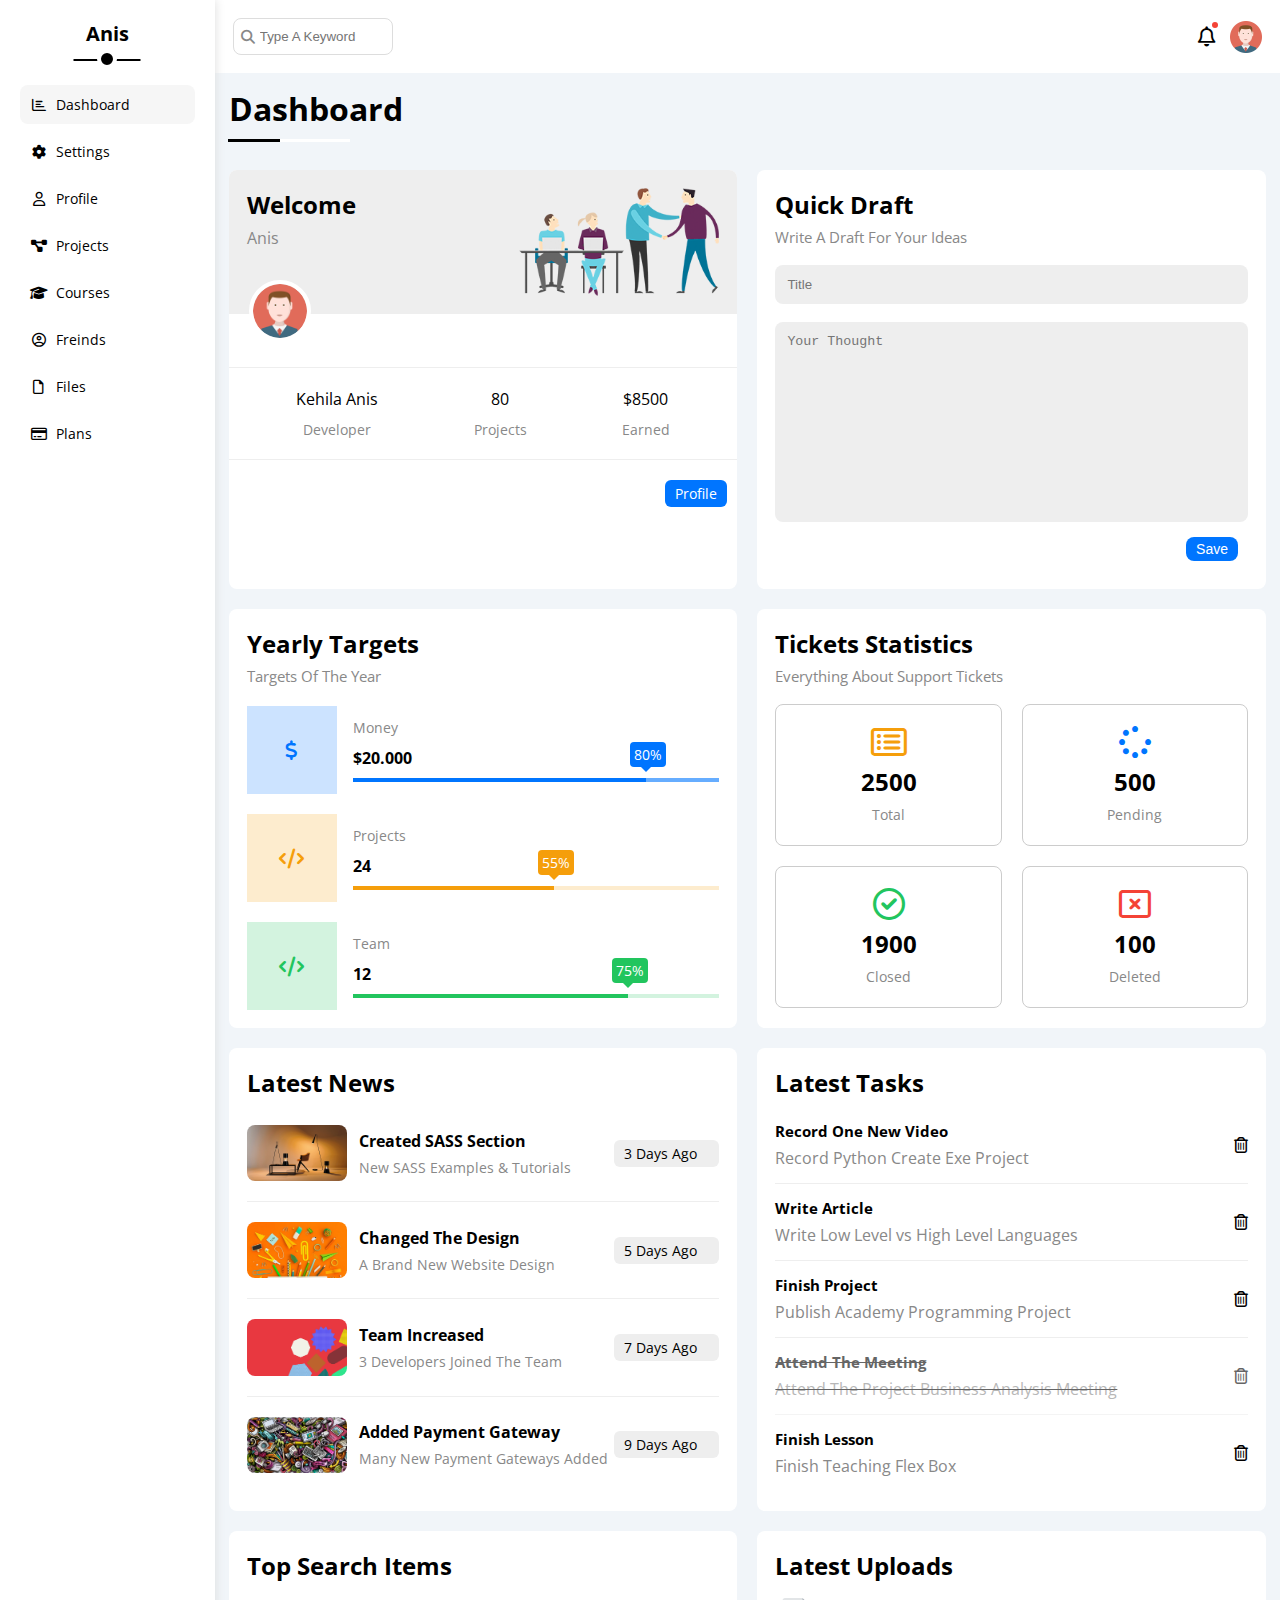
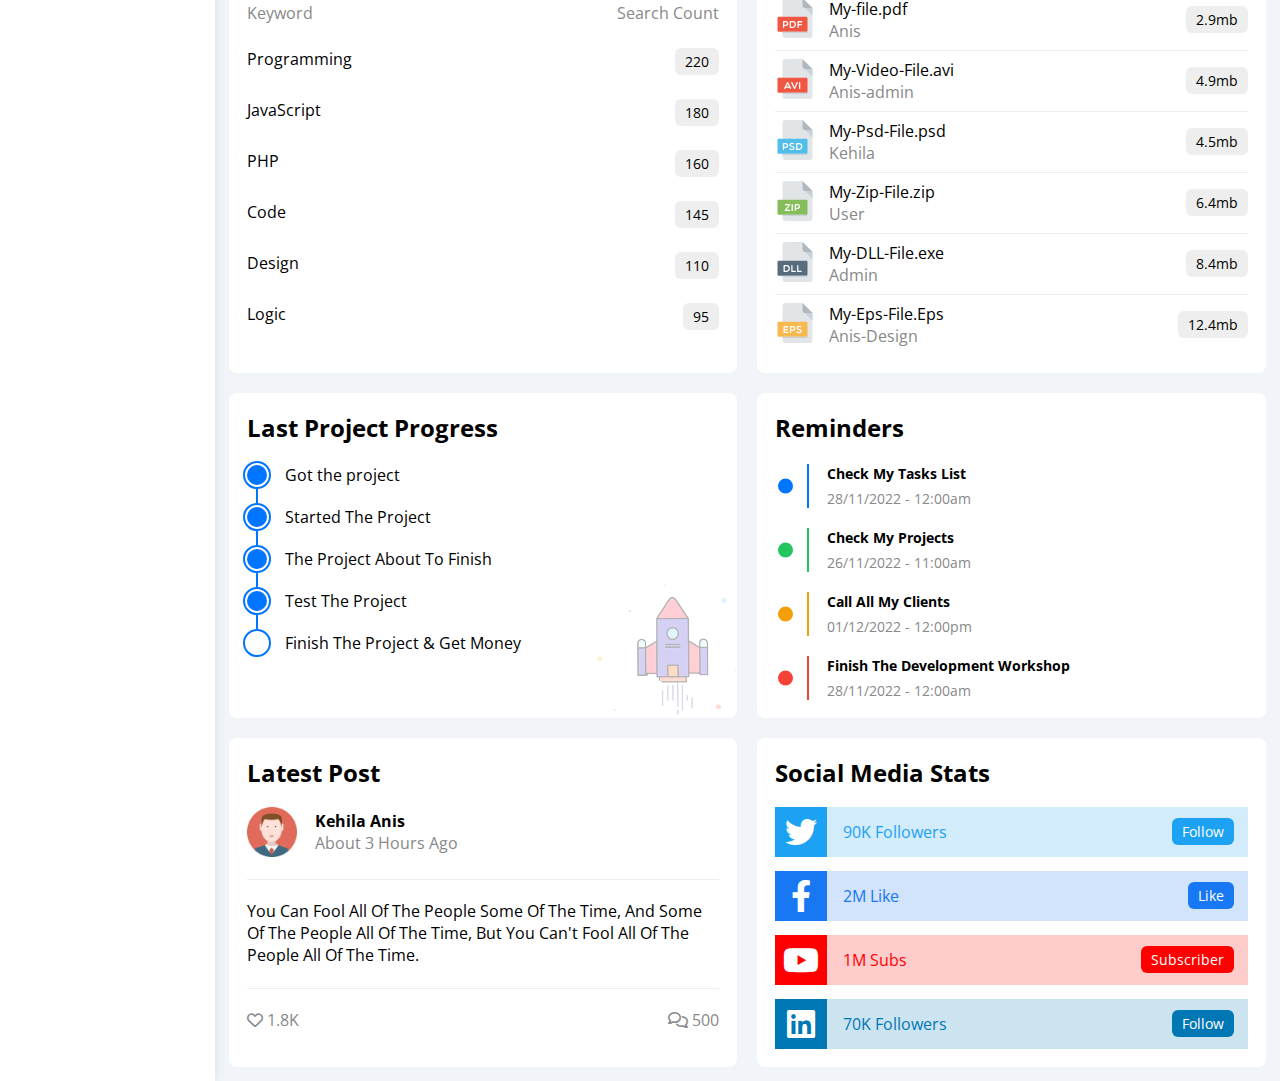
==== commit 34d1e424: "finishing dashboard page" ====
--- a/index.html
+++ b/index.html
@@ -335,17 +335,98 @@
                     </div>
                     <!-- END Latest Uploads -->
                     <!-- Starts project progress -->
-                    <div class="br-8 bg-white pd-18 projects-progress">
+                    <div class="br-8 bg-white pd-18 projects-progress pos-r">
                         <h2 class="mg-b8">Last Project Progress</h2>
                         <ul class="pos-r">
-                            <li class="mg-t18">Got the project</li>
-                            <li class="mg-t18">Started The Project</li>
-                            <li class="mg-t18">The Project About To Finish</li>
-                            <li class="mg-t18">Test The Project</li>
-                            <li class="mg-t18">Finish The Project & Get Money</li>
+                            <li class="mg-t20 pos-r done">Got the project</li>
+                            <li class="mg-t20 pos-r done">Started The Project</li>
+                            <li class="mg-t20 pos-r done">The Project About To Finish</li>
+                            <li class="mg-t20 pos-r progress">Test The Project</li>
+                            <li class="mg-t20 pos-r undone">Finish The Project & Get Money</li>
                         </ul>
+                        <img src="imgs/project.png" alt="science-rocket" class="pos-a del-small">
                     </div>
                     <!-- END project progress -->
+                    <!-- Starts Reminders  -->
+                    <div class="br-8 bg-white pd-18 reminders">
+                        <h2 class="mg-b8">Reminders</h2>
+                        <ul class="pos-r">
+                            <li class="mg-t20 pos-r fs-14 pos-r">
+                                <span class="d-block fw-b mg-b6">Check My Tasks List</span>
+                                <span class="d-block c-grey">28/11/2022 - 12:00am</span>
+                            </li>
+                            <li class="mg-t20 pos-r fs-14 pos-r">
+                                <span class="d-block fw-b mg-b6">Check My Projects</span>
+                                <span class="d-block c-grey">26/11/2022 - 11:00am</span>
+                            </li>
+                            <li class="mg-t20 pos-r fs-14 pos-r">
+                                <span class="d-block fw-b mg-b6">Call All My Clients</span>
+                                <span class="d-block c-grey">01/12/2022 - 12:00pm</span>
+                            </li>
+                            <li class="mg-t20 pos-r fs-14 pos-r">
+                                <span class="d-block fw-b mg-b6">Finish The Development Workshop</span>
+                                <span class="d-block c-grey">28/11/2022 - 12:00am</span>
+                            </li>
+                        </ul>
+                    </div>
+                    <!-- END Reminders -->
+                    <!-- Start Latest Post -->
+                    <div class="br-8 bg-white pd-18 l-post">
+                        <h2 class="mg-b18">Latest Post</h2>
+                        <div class="d-flex-center info">
+                            <img src="imgs/avatar.png" alt="persone" class="mg-r18">
+                            <div>
+                                <span class="fw-b d-block">Kehila Anis</span>
+                                <span class="c-grey d-block">About 3 Hours Ago</span>
+                            </div>
+                        </div>
+                        <div class="content pd-t20 pd-b20">
+                            You Can Fool All Of The People Some Of The Time, And Some Of The People All Of The Time, But You Can't Fool All Of The People All Of The Time.
+                        </div>
+                        <div class="d-flex-center justify-space c-grey pd-t20">
+                            <div>
+                                <i class="fa-regular fa-heart"></i>
+                                <span>1.8K</span>
+                            </div>
+                            <div>
+                                <i class="fa-regular fa-comments"></i>
+                                <span>500</span>
+                            </div>
+                        </div>
+                    </div>
+                    <!-- END Latest Post -->
+                    <!-- Start social -->
+                    <div class="br-8 bg-white pd-18 social">
+                        <h2 class="mg-b18">Social Media Stats</h2>
+                        <div class="d-flex-center twitter">
+                            <i class="fa-brands fa-twitter fa-2x c-white pd-8"></i>
+                            <div class="d-flex-center justify-space info">
+                                <span>90K Followers</span>
+                                <span class="btn-shape">Follow</span>
+                            </div>
+                        </div>
+                        <div class="d-flex-center facebook">
+                            <i class="fa-brands fa-facebook-f fa-2x c-white pd-8"></i>
+                            <div class="d-flex-center justify-space info">
+                                <span>2M Like</span>
+                                <span class="btn-shape">Like</span>
+                            </div>
+                        </div>
+                        <div class="d-flex-center youtube">
+                            <i class="fa-brands fa-youtube fa-2x c-white pd-8"></i>
+                            <div class="d-flex-center justify-space info">
+                                <span>1M Subs</span>
+                                <span class="btn-shape">Subscriber</span>
+                            </div>
+                        </div>
+                        <div class="d-flex-center linkedin">
+                            <i class="fa-brands fa-linkedin fa-2x c-white pd-8"></i>
+                            <div class="d-flex-center justify-space info">
+                                <span>70K Followers</span>
+                                <span class="btn-shape">Follow</span>
+                            </div>
+                        </div>
+                    <!-- End social -->
                 </div>
             </main>
         </div>
--- a/css/style.css
+++ b/css/style.css
@@ -371,7 +371,7 @@
     border-bottom: 1px solid #eee;
 }
 .dashboard .tasks .task .trash {
-    transition: .3;
+    transition: .3s;
     cursor: pointer;
 }
 .dashboard .tasks .task .trash:hover {
@@ -383,13 +383,215 @@
     border-bottom: 1px solid #eee;
 }
 /* END Uploads box style */
+/* Starts projects progress style */
 .projects-progress ul::before {
     content: '';
-    background: var(--blue-color);
+    background-color: var(--blue-color);
     width: 2px;
     height: 100%;
     position: absolute;
+    left: 9px;
+    top: 0;
+}
+.projects-progress ul li {
+    padding-left: 38px;
+}
+.projects-progress ul li::before,
+.projects-progress ul li::after {
+    content: '';
+    margin-right: 14px;
+    border-radius: 50%;
+    position: absolute;
+    top: 50%;
+    transform: translateY(-50%);
+}
+.projects-progress ul li::before {
+    width: 20px;
+    height: 20px;
+    z-index: 2;
     left: 0;
-    top: 0;
-}
+}
+.projects-progress ul li.done::before {
+    background-color: var(--blue-color);
+}
+.projects-progress ul li.progress::before {
+    background-color: var(--blue-color);
+    animation: breath 1.4s infinite;
+}
+.projects-progress ul li::after {
+    border: 2px solid var(--blue-color);
+    background-color: white;
+    width: 24px;
+    height: 24px;
+    z-index: 1;
+    left: -4px;
+}
+.projects-progress img {
+    opacity: 0.3;
+    width: 140px;
+    right: 0;
+    bottom: 0;
+}
+/* END projects progress style */
+/* Start reminders box style */
+.reminders ul li {
+    padding-left: 52px;
+}
+.reminders ul li::after {
+    content: '';
+    position: absolute;
+    left: 32px;
+    top: 50%;
+    transform: translateY(-50%);
+    width: 2px;
+    height: 100%;
+}
+.reminders ul li::before {
+    content: '';
+    position: absolute;
+    left: 3px;
+    top: 50%;
+    transform: translateY(-50%);
+    width: 15px;
+    height: 15px;
+    border-radius: 50%;
+}
+.reminders ul li:first-child::before,
+.reminders ul li:first-child::after {
+    background-color: var(--blue-color);
+}
+.reminders ul li:nth-child(2):before,
+.reminders ul li:nth-child(2)::after {
+    background-color: var(--green-color);
+}
+.reminders ul li:nth-child(3):before,
+.reminders ul li:nth-child(3)::after {
+    background-color: var(--orange-color);
+}
+.reminders ul li:nth-child(4):before,
+.reminders ul li:nth-child(4)::after {
+    background-color: var(--red-color);
+}
+/* END reminders box style */
+/* Start last post box style */
+.l-post img {
+    width: 50px;
+}
+.l-post .info,
+.l-post .content {
+    padding-bottom: 22px;
+    border-bottom: 1px solid #eee;
+}
+/* END last post box style */
+/* Start social box style */
+.social div {
+    height: 50px;
+}
+.social i {
+    width: 57px;
+    display: flex;
+    align-items: center;
+    justify-content: center;
+    height: 100%;
+    transition: .3s;
+}
+.social .info {
+    width: 100%;
+    margin-left: 16px;
+}
+.social .btn-shape {
+    cursor: pointer;
+    color: white;
+    font-size: 14px;
+    margin-right: 14px;
+}
+.social .twitter {
+    background-color: rgb(29 161 242 / 20%);
+    color: #1da1f2;
+    margin-top: 14px;
+}
+.social .twitter i,
+.social .twitter .btn-shape {
+    background-color: #1da1f2;
+}
+.social .facebook {
+    background-color: rgb(24 119 242 / 20%);
+    color: #1877f2;
+    margin-top: 14px;
+}
+.social .facebook i,
+.social .facebook .btn-shape {
+    background-color: #1877f2;
+}
+
+.social .youtube {
+    background-color: rgb(255 0 0 / 20%);
+    color: #ff0000;
+    margin-top: 14px;
+}
+.social .youtube i,
+.social .youtube .btn-shape {
+    background-color: #ff0000;
+}
+
+.social .linkedin {
+    background-color: rgb(0 119 181 / 20%);
+    color: #0077b5;
+    margin-top: 14px;
+}
+.social .linkedin i,
+.social .linkedin .btn-shape {
+    background-color: #0077b5;
+}
+/* END social box style */
 /* END Dashboard main content style */
+
+
+
+
+
+
+
+
+
+
+
+
+
+
+
+
+
+
+
+
+
+
+
+
+
+
+
+
+
+
+
+
+
+
+
+
+
+
+/* Starts animation */
+@keyframes breath {
+    0% {
+        opacity: 0;
+    }
+    50% {
+        opacity: 1;
+    }
+    100% {
+        opacity: 0;
+    }
+}
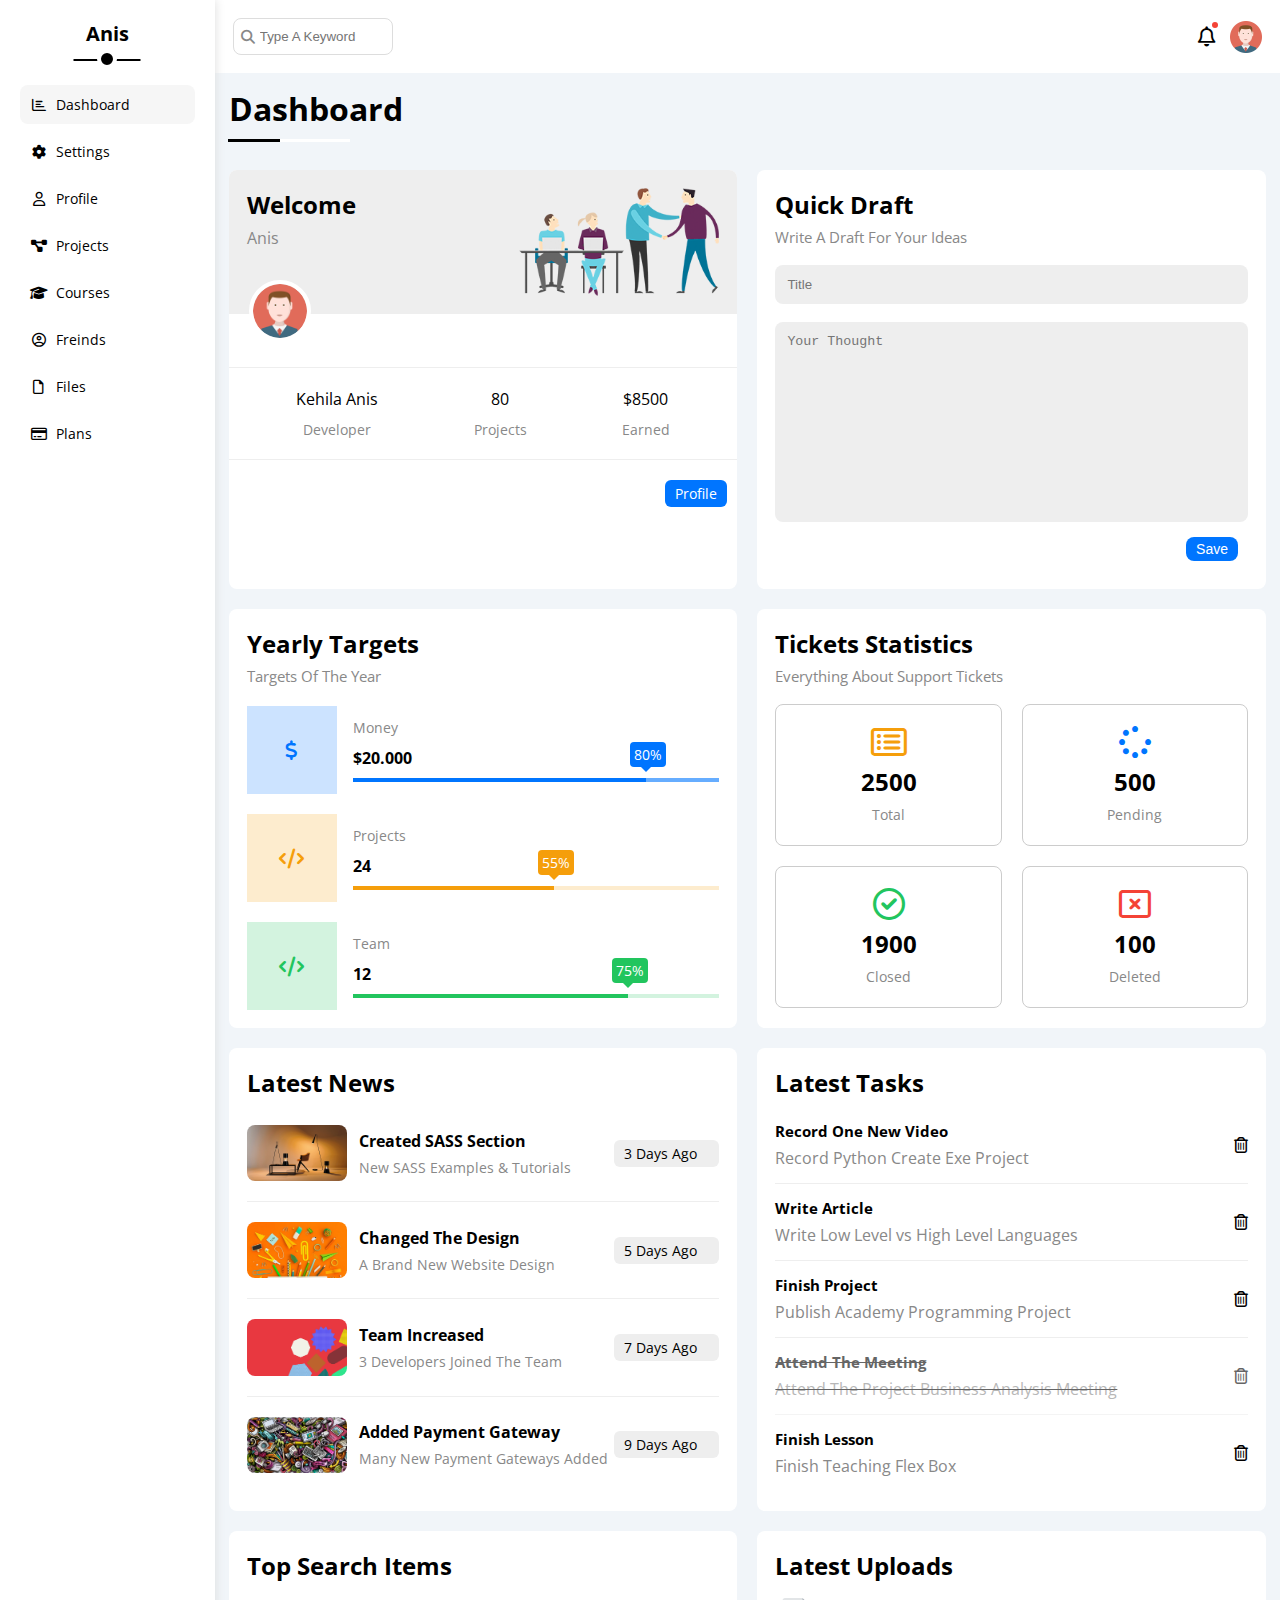
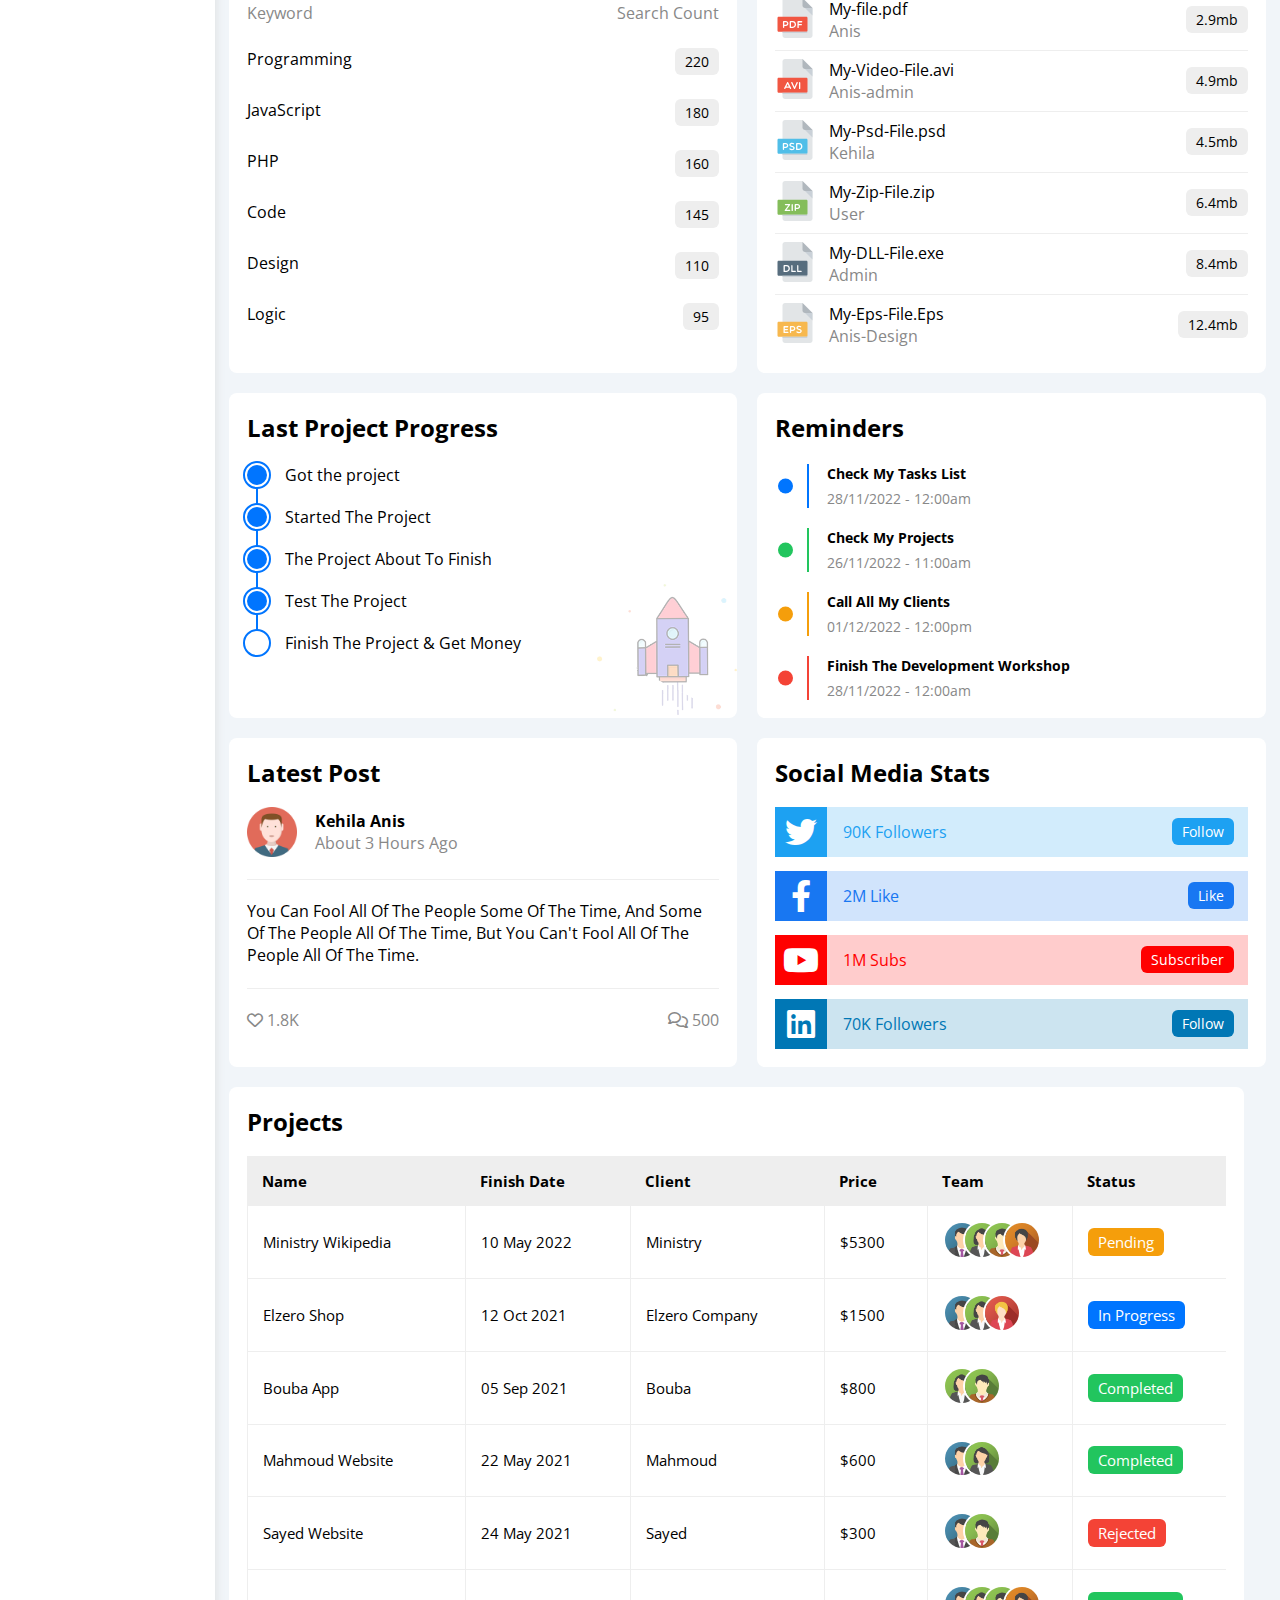
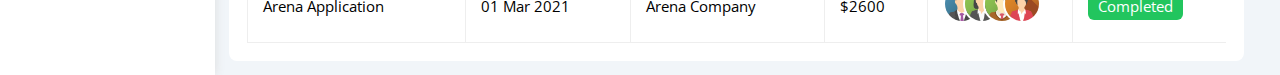
==== commit 521b1740: "last touches in the dashboard page" ====
--- a/index.html
+++ b/index.html
@@ -43,7 +43,7 @@
             <main class="mg-14 dashboard">
                 <h1 class="pos-r mg-b8">Dashboard</h1>
                 <!-- Grid boxes -->
-                <div class="d-grid gap-20">
+                <div class="d-grid gap-20 w-full">
                     <!-- Welcome box -->
                     <div class="br-8 bg-white welcome txt-small-center">
                         <div class="head d-flex-space pd-18 bg-eee">
@@ -426,10 +426,100 @@
                                 <span class="btn-shape">Follow</span>
                             </div>
                         </div>
+                    </div>
                     <!-- End social -->
+                    <!-- Starts projects table -->
+                    <div class="br-8 bg-white pd-18 projects-table">
+                        <h2 class="mg-b18">Projects</h2>
+                        <div class="table">
+                            <table class="fs-15">
+                                <thead>
+                                    <th>Name</th>
+                                    <th>Finish Date</th>
+                                    <th>Client</th>
+                                    <th>Price</th>
+                                    <th>Team</th>
+                                    <th>Status</th>
+                                </thead>
+                                <tbody>
+                                    <tr>
+                                        <td>Ministry Wikipedia</td>
+                                        <td>10 May 2022</td>
+                                        <td>Ministry</td>
+                                        <td>$5300</td>
+                                        <td>
+                                            <img src="imgs/team-01.png" alt="team-member">
+                                            <img src="imgs/team-02.png" alt="team-member">
+                                            <img src="imgs/team-03.png" alt="team-member">
+                                            <img src="imgs/team-04.png" alt="team-member">
+                                        </td>
+                                        <td><span class="btn-shape c-white bg-orange">Pending</span></td>
+                                    </tr>
+                                    <tr>
+                                        <td>Elzero Shop</td>
+                                        <td>12 Oct 2021</td>
+                                        <td>Elzero Company</td>
+                                        <td>$1500</td>
+                                        <td>
+                                            <img src="imgs/team-01.png" alt="team-member" />
+                                            <img src="imgs/team-02.png" alt="team-member" />
+                                            <img src="imgs/team-05.png" alt="team-member" />
+                                        </td>
+                                        <td><span class="btn-shape bg-blue c-white">In Progress</span></td>
+                                    </tr>
+                                    <tr>
+                                        <td>Bouba App</td>
+                                        <td>05 Sep 2021</td>
+                                        <td>Bouba</td>
+                                        <td>$800</td>
+                                        <td>
+                                            <img src="imgs/team-02.png" alt="team-member" />
+                                            <img src="imgs/team-03.png" alt="team-member" />
+                                        </td>
+                                        <td><span class="btn-shape bg-green c-white">Completed</span></td>
+                                    </tr>
+                                    <tr>
+                                        <td>Mahmoud Website</td>
+                                        <td>22 May 2021</td>
+                                        <td>Mahmoud</td>
+                                        <td>$600</td>
+                                        <td>
+                                            <img src="imgs/team-01.png" alt="team-member" />
+                                            <img src="imgs/team-02.png" alt="team-member" />
+                                        </td>
+                                        <td><span class="btn-shape bg-green c-white">Completed</span></td>
+                                    </tr>
+                                    <tr>
+                                        <td>Sayed Website</td>
+                                        <td>24 May 2021</td>
+                                        <td>Sayed</td>
+                                        <td>$300</td>
+                                        <td>
+                                            <img src="imgs/team-01.png" alt="team-member" />
+                                            <img src="imgs/team-03.png" alt="team-member" />
+                                        </td>
+                                        <td><span class="btn-shape bg-red c-white">Rejected</span></td>
+                                    </tr>
+                                    <tr>
+                                        <td>Arena Application</td>
+                                        <td>01 Mar 2021</td>
+                                        <td>Arena Company</td>
+                                        <td>$2600</td>
+                                        <td>
+                                            <img src="imgs/team-01.png" alt="team-member" />
+                                            <img src="imgs/team-02.png" alt="team-member" />
+                                            <img src="imgs/team-03.png" alt="team-member" />
+                                            <img src="imgs/team-04.png" alt="team-member" />
+                                        </td>
+                                        <td><span class="btn-shape bg-green c-white">Completed</span></td>
+                                    </tr>
+                                </tbody>
+                            </table>
+                        </div>
+                    </div>
+                    <!-- End projects table -->
                 </div>
-            </main>
-        </div>
+        </main>
     </div>
 </body>
 </html>--- a/css/style.css
+++ b/css/style.css
@@ -379,12 +379,12 @@
 }
 /* END tasks box style */
 /* Starts Uploads box style */
-.uploads .row:not(:last-child) {
+.dashboard .uploads .row:not(:last-child) {
     border-bottom: 1px solid #eee;
 }
 /* END Uploads box style */
 /* Starts projects progress style */
-.projects-progress ul::before {
+.dashboard .projects-progress ul::before {
     content: '';
     background-color: var(--blue-color);
     width: 2px;
@@ -393,11 +393,11 @@
     left: 9px;
     top: 0;
 }
-.projects-progress ul li {
+.dashboard .projects-progress ul li {
     padding-left: 38px;
 }
-.projects-progress ul li::before,
-.projects-progress ul li::after {
+.dashboard .projects-progress ul li::before,
+.dashboard .projects-progress ul li::after {
     content: '';
     margin-right: 14px;
     border-radius: 50%;
@@ -405,16 +405,16 @@
     top: 50%;
     transform: translateY(-50%);
 }
-.projects-progress ul li::before {
+.dashboard .projects-progress ul li::before {
     width: 20px;
     height: 20px;
     z-index: 2;
     left: 0;
 }
-.projects-progress ul li.done::before {
+.dashboard .projects-progress ul li.done::before {
     background-color: var(--blue-color);
 }
-.projects-progress ul li.progress::before {
+.dashboard .projects-progress ul li.progress::before {
     background-color: var(--blue-color);
     animation: breath 1.4s infinite;
 }
@@ -426,7 +426,7 @@
     z-index: 1;
     left: -4px;
 }
-.projects-progress img {
+.dashboard .projects-progress img {
     opacity: 0.3;
     width: 140px;
     right: 0;
@@ -434,10 +434,10 @@
 }
 /* END projects progress style */
 /* Start reminders box style */
-.reminders ul li {
+.dashboard .reminders ul li {
     padding-left: 52px;
 }
-.reminders ul li::after {
+.dashboard .reminders ul li::after {
     content: '';
     position: absolute;
     left: 32px;
@@ -446,7 +446,7 @@
     width: 2px;
     height: 100%;
 }
-.reminders ul li::before {
+.dashboard .reminders ul li::before {
     content: '';
     position: absolute;
     left: 3px;
@@ -456,38 +456,38 @@
     height: 15px;
     border-radius: 50%;
 }
-.reminders ul li:first-child::before,
-.reminders ul li:first-child::after {
+.dashboard .reminders ul li:first-child::before,
+.dashboard .reminders ul li:first-child::after {
     background-color: var(--blue-color);
 }
-.reminders ul li:nth-child(2):before,
-.reminders ul li:nth-child(2)::after {
+.dashboard .reminders ul li:nth-child(2):before,
+.dashboard .reminders ul li:nth-child(2)::after {
     background-color: var(--green-color);
 }
-.reminders ul li:nth-child(3):before,
-.reminders ul li:nth-child(3)::after {
+.dashboard .reminders ul li:nth-child(3):before,
+.dashboard .reminders ul li:nth-child(3)::after {
     background-color: var(--orange-color);
 }
-.reminders ul li:nth-child(4):before,
-.reminders ul li:nth-child(4)::after {
+.dashboard .reminders ul li:nth-child(4):before,
+.dashboard .reminders ul li:nth-child(4)::after {
     background-color: var(--red-color);
 }
 /* END reminders box style */
 /* Start last post box style */
-.l-post img {
+.dashboard .l-post img {
     width: 50px;
 }
-.l-post .info,
-.l-post .content {
+.dashboard .l-post .info,
+.dashboard .l-post .content {
     padding-bottom: 22px;
     border-bottom: 1px solid #eee;
 }
 /* END last post box style */
 /* Start social box style */
-.social div {
+.dashboard .social div {
     height: 50px;
 }
-.social i {
+.dashboard .social i {
     width: 57px;
     display: flex;
     align-items: center;
@@ -495,55 +495,102 @@
     height: 100%;
     transition: .3s;
 }
-.social .info {
+.dashboard .social i:hover {
+    rotate: 5deg;
+}
+.dashboard .social .info {
     width: 100%;
     margin-left: 16px;
 }
-.social .btn-shape {
+.dashboard .social .btn-shape {
     cursor: pointer;
     color: white;
     font-size: 14px;
     margin-right: 14px;
 }
-.social .twitter {
+.dashboard .social .twitter {
     background-color: rgb(29 161 242 / 20%);
     color: #1da1f2;
     margin-top: 14px;
 }
-.social .twitter i,
-.social .twitter .btn-shape {
+.dashboard .social .twitter i,
+.dashboard .social .twitter .btn-shape {
     background-color: #1da1f2;
 }
-.social .facebook {
+.dashboard .social .facebook {
     background-color: rgb(24 119 242 / 20%);
     color: #1877f2;
     margin-top: 14px;
 }
-.social .facebook i,
-.social .facebook .btn-shape {
+.dashboard .social .facebook i,
+.dashboard .social .facebook .btn-shape {
     background-color: #1877f2;
 }
 
-.social .youtube {
-    background-color: rgb(255 0 0 / 20%);
+.dashboard .social .youtube {
+background-color: rgb(255 0 0 / 20%);
     color: #ff0000;
     margin-top: 14px;
 }
-.social .youtube i,
-.social .youtube .btn-shape {
+.dashboard .social .youtube i,
+.dashboard .social .youtube .btn-shape {
     background-color: #ff0000;
 }
 
-.social .linkedin {
+.dashboard .social .linkedin {
     background-color: rgb(0 119 181 / 20%);
     color: #0077b5;
     margin-top: 14px;
 }
-.social .linkedin i,
-.social .linkedin .btn-shape {
+.dashboard .social .linkedin i,
+.dashboard .social .linkedin .btn-shape {
     background-color: #0077b5;
 }
 /* END social box style */
+/* Starts projects table style */
+.dashboard .projects-table {
+    width: calc(100vw - 265px);
+}
+@media (max-width: 1175px) {
+    .dashboard .projects-table {
+        width: 100%;
+    }
+}
+.dashboard .projects-table .table {
+    overflow-x: auto;
+}
+.dashboard .projects-table table {
+    min-width: 1000px;
+    width: 100%;
+    border-spacing: 0;
+}
+.dashboard .projects-table table th,
+.dashboard .projects-table table td {
+    padding: 15px;
+}
+.dashboard .projects-table table th {
+    text-align: left;
+    background-color: #eee;
+}
+.dashboard .projects-table table td {
+    border-left: 1px solid #eee;
+    border-bottom: 1px solid #eee;
+    transition: .3s;
+}
+.dashboard .projects-table table td:last-child {
+    border-right: 1px solid #eee;
+}
+.dashboard .projects-table table td img {
+    width: 38px;
+    border-radius: 50%;
+    margin-right: -22px;
+    border: 2px solid white;
+}
+.dashboard .projects-table table tr:hover td {
+    background-color: #faf7f7;
+}
+
+/* END projects table style */
 /* END Dashboard main content style */
 
 
--- a/css/framework.css
+++ b/css/framework.css
@@ -369,6 +369,9 @@
     padding: 4px 10px;
 }
 /* Set width */
+.w-full {
+    width: 100%;
+}
 .w-40 {
     width: 40px;
 }
